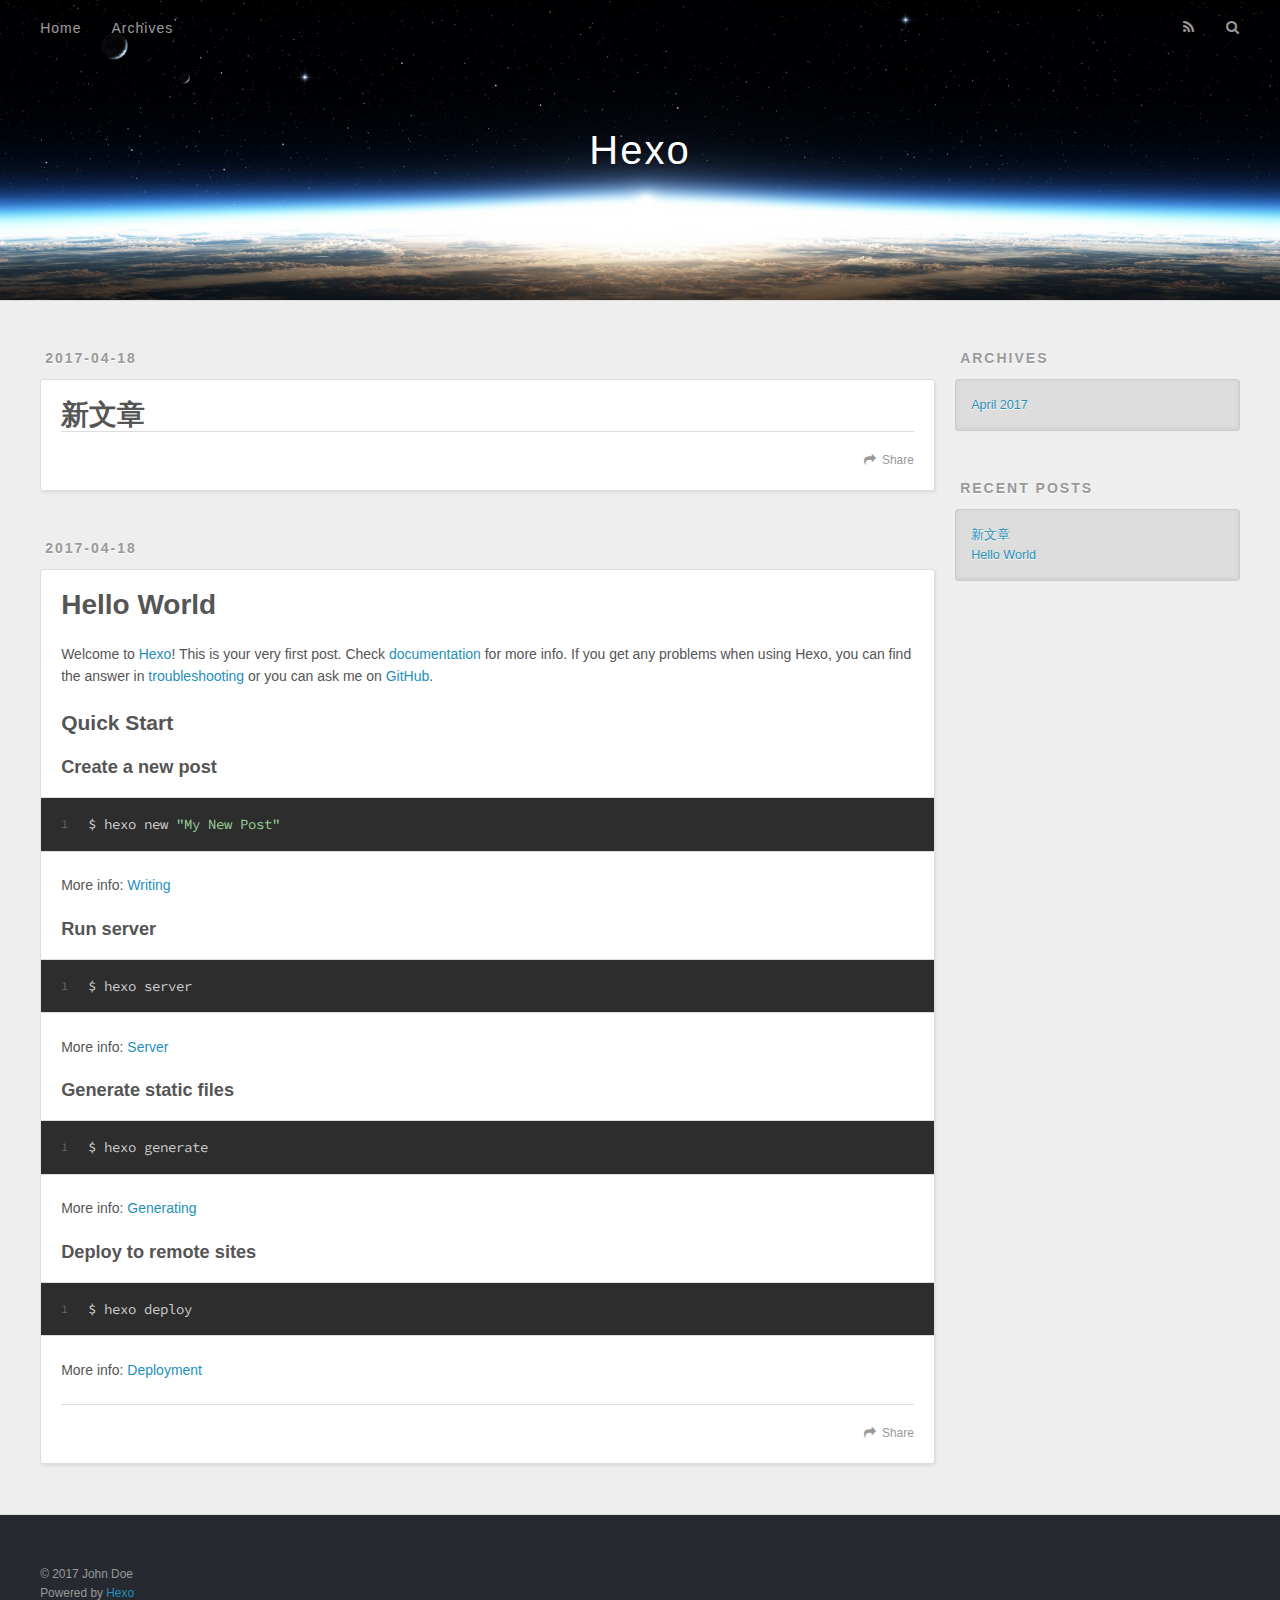
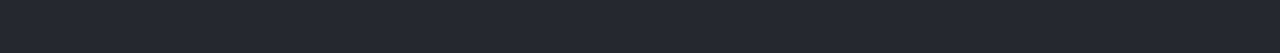
==== index.html @ 1dd382dd "Site updated: 2017-04-18 15:54:52" ====
<!DOCTYPE html>
<html>
<head>
  <meta charset="utf-8">
  
  <title>Hexo</title>
  <meta name="viewport" content="width=device-width, initial-scale=1, maximum-scale=1">
  <meta property="og:type" content="website">
<meta property="og:title" content="Hexo">
<meta property="og:url" content="http://yoursite.com/index.html">
<meta property="og:site_name" content="Hexo">
<meta name="twitter:card" content="summary">
<meta name="twitter:title" content="Hexo">
  
    <link rel="alternate" href="/atom.xml" title="Hexo" type="application/atom+xml">
  
  
    <link rel="icon" href="/favicon.png">
  
  
    <link href="//fonts.googleapis.com/css?family=Source+Code+Pro" rel="stylesheet" type="text/css">
  
  <link rel="stylesheet" href="/css/style.css">
  

</head>

<body>
  <div id="container">
    <div id="wrap">
      <header id="header">
  <div id="banner"></div>
  <div id="header-outer" class="outer">
    <div id="header-title" class="inner">
      <h1 id="logo-wrap">
        <a href="/" id="logo">Hexo</a>
      </h1>
      
    </div>
    <div id="header-inner" class="inner">
      <nav id="main-nav">
        <a id="main-nav-toggle" class="nav-icon"></a>
        
          <a class="main-nav-link" href="/">Home</a>
        
          <a class="main-nav-link" href="/archives">Archives</a>
        
      </nav>
      <nav id="sub-nav">
        
          <a id="nav-rss-link" class="nav-icon" href="/atom.xml" title="RSS Feed"></a>
        
        <a id="nav-search-btn" class="nav-icon" title="Search"></a>
      </nav>
      <div id="search-form-wrap">
        <form action="//google.com/search" method="get" accept-charset="UTF-8" class="search-form"><input type="search" name="q" class="search-form-input" placeholder="Search"><button type="submit" class="search-form-submit">&#xF002;</button><input type="hidden" name="sitesearch" value="http://yoursite.com"></form>
      </div>
    </div>
  </div>
</header>
      <div class="outer">
        <section id="main">
  
    <article id="post-新文章" class="article article-type-post" itemscope itemprop="blogPost">
  <div class="article-meta">
    <a href="/2017/04/18/新文章/" class="article-date">
  <time datetime="2017-04-18T07:47:35.000Z" itemprop="datePublished">2017-04-18</time>
</a>
    
  </div>
  <div class="article-inner">
    
    
      <header class="article-header">
        
  
    <h1 itemprop="name">
      <a class="article-title" href="/2017/04/18/新文章/">新文章</a>
    </h1>
  

      </header>
    
    <div class="article-entry" itemprop="articleBody">
      
        
      
    </div>
    <footer class="article-footer">
      <a data-url="http://yoursite.com/2017/04/18/新文章/" data-id="cj1n8yln200007mx97qiyuwhk" class="article-share-link">Share</a>
      
      
    </footer>
  </div>
  
</article>


  
    <article id="post-hello-world" class="article article-type-post" itemscope itemprop="blogPost">
  <div class="article-meta">
    <a href="/2017/04/18/hello-world/" class="article-date">
  <time datetime="2017-04-18T05:45:03.000Z" itemprop="datePublished">2017-04-18</time>
</a>
    
  </div>
  <div class="article-inner">
    
    
      <header class="article-header">
        
  
    <h1 itemprop="name">
      <a class="article-title" href="/2017/04/18/hello-world/">Hello World</a>
    </h1>
  

      </header>
    
    <div class="article-entry" itemprop="articleBody">
      
        <p>Welcome to <a href="https://hexo.io/" target="_blank" rel="external">Hexo</a>! This is your very first post. Check <a href="https://hexo.io/docs/" target="_blank" rel="external">documentation</a> for more info. If you get any problems when using Hexo, you can find the answer in <a href="https://hexo.io/docs/troubleshooting.html" target="_blank" rel="external">troubleshooting</a> or you can ask me on <a href="https://github.com/hexojs/hexo/issues" target="_blank" rel="external">GitHub</a>.</p>
<h2 id="Quick-Start"><a href="#Quick-Start" class="headerlink" title="Quick Start"></a>Quick Start</h2><h3 id="Create-a-new-post"><a href="#Create-a-new-post" class="headerlink" title="Create a new post"></a>Create a new post</h3><figure class="highlight bash"><table><tr><td class="gutter"><pre><div class="line">1</div></pre></td><td class="code"><pre><div class="line">$ hexo new <span class="string">"My New Post"</span></div></pre></td></tr></table></figure>
<p>More info: <a href="https://hexo.io/docs/writing.html" target="_blank" rel="external">Writing</a></p>
<h3 id="Run-server"><a href="#Run-server" class="headerlink" title="Run server"></a>Run server</h3><figure class="highlight bash"><table><tr><td class="gutter"><pre><div class="line">1</div></pre></td><td class="code"><pre><div class="line">$ hexo server</div></pre></td></tr></table></figure>
<p>More info: <a href="https://hexo.io/docs/server.html" target="_blank" rel="external">Server</a></p>
<h3 id="Generate-static-files"><a href="#Generate-static-files" class="headerlink" title="Generate static files"></a>Generate static files</h3><figure class="highlight bash"><table><tr><td class="gutter"><pre><div class="line">1</div></pre></td><td class="code"><pre><div class="line">$ hexo generate</div></pre></td></tr></table></figure>
<p>More info: <a href="https://hexo.io/docs/generating.html" target="_blank" rel="external">Generating</a></p>
<h3 id="Deploy-to-remote-sites"><a href="#Deploy-to-remote-sites" class="headerlink" title="Deploy to remote sites"></a>Deploy to remote sites</h3><figure class="highlight bash"><table><tr><td class="gutter"><pre><div class="line">1</div></pre></td><td class="code"><pre><div class="line">$ hexo deploy</div></pre></td></tr></table></figure>
<p>More info: <a href="https://hexo.io/docs/deployment.html" target="_blank" rel="external">Deployment</a></p>

      
    </div>
    <footer class="article-footer">
      <a data-url="http://yoursite.com/2017/04/18/hello-world/" data-id="cj1n8yln600017mx93wh0ypqo" class="article-share-link">Share</a>
      
      
    </footer>
  </div>
  
</article>


  

</section>
        
          <aside id="sidebar">
  
    

  
    

  
    
  
    
  <div class="widget-wrap">
    <h3 class="widget-title">Archives</h3>
    <div class="widget">
      <ul class="archive-list"><li class="archive-list-item"><a class="archive-list-link" href="/archives/2017/04/">April 2017</a></li></ul>
    </div>
  </div>


  
    
  <div class="widget-wrap">
    <h3 class="widget-title">Recent Posts</h3>
    <div class="widget">
      <ul>
        
          <li>
            <a href="/2017/04/18/新文章/">新文章</a>
          </li>
        
          <li>
            <a href="/2017/04/18/hello-world/">Hello World</a>
          </li>
        
      </ul>
    </div>
  </div>

  
</aside>
        
      </div>
      <footer id="footer">
  
  <div class="outer">
    <div id="footer-info" class="inner">
      &copy; 2017 John Doe<br>
      Powered by <a href="http://hexo.io/" target="_blank">Hexo</a>
    </div>
  </div>
</footer>
    </div>
    <nav id="mobile-nav">
  
    <a href="/" class="mobile-nav-link">Home</a>
  
    <a href="/archives" class="mobile-nav-link">Archives</a>
  
</nav>
    

<script src="//ajax.googleapis.com/ajax/libs/jquery/2.0.3/jquery.min.js"></script>


  <link rel="stylesheet" href="/fancybox/jquery.fancybox.css">
  <script src="/fancybox/jquery.fancybox.pack.js"></script>


<script src="/js/script.js"></script>

  </div>
</body>
</html>
---- css/style.css ----
body {
  width: 100%;
}
body:before,
body:after {
  content: "";
  display: table;
}
body:after {
  clear: both;
}
html,
body,
div,
span,
applet,
object,
iframe,
h1,
h2,
h3,
h4,
h5,
h6,
p,
blockquote,
pre,
a,
abbr,
acronym,
address,
big,
cite,
code,
del,
dfn,
em,
img,
ins,
kbd,
q,
s,
samp,
small,
strike,
strong,
sub,
sup,
tt,
var,
dl,
dt,
dd,
ol,
ul,
li,
fieldset,
form,
label,
legend,
table,
caption,
tbody,
tfoot,
thead,
tr,
th,
td {
  margin: 0;
  padding: 0;
  border: 0;
  outline: 0;
  font-weight: inherit;
  font-style: inherit;
  font-family: inherit;
  font-size: 100%;
  vertical-align: baseline;
}
body {
  line-height: 1;
  color: #000;
  background: #fff;
}
ol,
ul {
  list-style: none;
}
table {
  border-collapse: separate;
  border-spacing: 0;
  vertical-align: middle;
}
caption,
th,
td {
  text-align: left;
  font-weight: normal;
  vertical-align: middle;
}
a img {
  border: none;
}
input,
button {
  margin: 0;
  padding: 0;
}
input::-moz-focus-inner,
button::-moz-focus-inner {
  border: 0;
  padding: 0;
}
@font-face {
  font-family: FontAwesome;
  font-style: normal;
  font-weight: normal;
  src: url("fonts/fontawesome-webfont.eot?v=#4.0.3");
  src: url("fonts/fontawesome-webfont.eot?#iefix&v=#4.0.3") format("embedded-opentype"), url("fonts/fontawesome-webfont.woff?v=#4.0.3") format("woff"), url("fonts/fontawesome-webfont.ttf?v=#4.0.3") format("truetype"), url("fonts/fontawesome-webfont.svg#fontawesomeregular?v=#4.0.3") format("svg");
}
html,
body,
#container {
  height: 100%;
}
body {
  background: #eee;
  font: 14px "Helvetica Neue", Helvetica, Arial, sans-serif;
  -webkit-text-size-adjust: 100%;
}
.outer {
  max-width: 1220px;
  margin: 0 auto;
  padding: 0 20px;
}
.outer:before,
.outer:after {
  content: "";
  display: table;
}
.outer:after {
  clear: both;
}
.inner {
  display: inline;
  float: left;
  width: 98.33333333333333%;
  margin: 0 0.833333333333333%;
}
.left,
.alignleft {
  float: left;
}
.right,
.alignright {
  float: right;
}
.clear {
  clear: both;
}
#container {
  position: relative;
}
.mobile-nav-on {
  overflow: hidden;
}
#wrap {
  height: 100%;
  width: 100%;
  position: absolute;
  top: 0;
  left: 0;
  -webkit-transition: 0.2s ease-out;
  -moz-transition: 0.2s ease-out;
  -ms-transition: 0.2s ease-out;
  transition: 0.2s ease-out;
  z-index: 1;
  background: #eee;
}
.mobile-nav-on #wrap {
  left: 280px;
}
@media screen and (min-width: 768px) {
  #main {
    display: inline;
    float: left;
    width: 73.33333333333333%;
    margin: 0 0.833333333333333%;
  }
}
.article-date,
.article-category-link,
.archive-year,
.widget-title {
  text-decoration: none;
  text-transform: uppercase;
  letter-spacing: 2px;
  color: #999;
  margin-bottom: 1em;
  margin-left: 5px;
  line-height: 1em;
  text-shadow: 0 1px #fff;
  font-weight: bold;
}
.article-inner,
.archive-article-inner {
  background: #fff;
  -webkit-box-shadow: 1px 2px 3px #ddd;
  box-shadow: 1px 2px 3px #ddd;
  border: 1px solid #ddd;
  border-radius: 3px;
}
.article-entry h1,
.widget h1 {
  font-size: 2em;
}
.article-entry h2,
.widget h2 {
  font-size: 1.5em;
}
.article-entry h3,
.widget h3 {
  font-size: 1.3em;
}
.article-entry h4,
.widget h4 {
  font-size: 1.2em;
}
.article-entry h5,
.widget h5 {
  font-size: 1em;
}
.article-entry h6,
.widget h6 {
  font-size: 1em;
  color: #999;
}
.article-entry hr,
.widget hr {
  border: 1px dashed #ddd;
}
.article-entry strong,
.widget strong {
  font-weight: bold;
}
.article-entry em,
.widget em,
.article-entry cite,
.widget cite {
  font-style: italic;
}
.article-entry sup,
.widget sup,
.article-entry sub,
.widget sub {
  font-size: 0.75em;
  line-height: 0;
  position: relative;
  vertical-align: baseline;
}
.article-entry sup,
.widget sup {
  top: -0.5em;
}
.article-entry sub,
.widget sub {
  bottom: -0.2em;
}
.article-entry small,
.widget small {
  font-size: 0.85em;
}
.article-entry acronym,
.widget acronym,
.article-entry abbr,
.widget abbr {
  border-bottom: 1px dotted;
}
.article-entry ul,
.widget ul,
.article-entry ol,
.widget ol,
.article-entry dl,
.widget dl {
  margin: 0 20px;
  line-height: 1.6em;
}
.article-entry ul ul,
.widget ul ul,
.article-entry ol ul,
.widget ol ul,
.article-entry ul ol,
.widget ul ol,
.article-entry ol ol,
.widget ol ol {
  margin-top: 0;
  margin-bottom: 0;
}
.article-entry ul,
.widget ul {
  list-style: disc;
}
.article-entry ol,
.widget ol {
  list-style: decimal;
}
.article-entry dt,
.widget dt {
  font-weight: bold;
}
#header {
  height: 300px;
  position: relative;
  border-bottom: 1px solid #ddd;
}
#header:before,
#header:after {
  content: "";
  position: absolute;
  left: 0;
  right: 0;
  height: 40px;
}
#header:before {
  top: 0;
  background: -webkit-linear-gradient(rgba(0,0,0,0.2), transparent);
  background: -moz-linear-gradient(rgba(0,0,0,0.2), transparent);
  background: -ms-linear-gradient(rgba(0,0,0,0.2), transparent);
  background: linear-gradient(rgba(0,0,0,0.2), transparent);
}
#header:after {
  bottom: 0;
  background: -webkit-linear-gradient(transparent, rgba(0,0,0,0.2));
  background: -moz-linear-gradient(transparent, rgba(0,0,0,0.2));
  background: -ms-linear-gradient(transparent, rgba(0,0,0,0.2));
  background: linear-gradient(transparent, rgba(0,0,0,0.2));
}
#header-outer {
  height: 100%;
  position: relative;
}
#header-inner {
  position: relative;
  overflow: hidden;
}
#banner {
  position: absolute;
  top: 0;
  left: 0;
  width: 100%;
  height: 100%;
  background: url("images/banner.jpg") center #000;
  -webkit-background-size: cover;
  -moz-background-size: cover;
  background-size: cover;
  z-index: -1;
}
#header-title {
  text-align: center;
  height: 40px;
  position: absolute;
  top: 50%;
  left: 0;
  margin-top: -20px;
}
#logo,
#subtitle {
  text-decoration: none;
  color: #fff;
  font-weight: 300;
  text-shadow: 0 1px 4px rgba(0,0,0,0.3);
}
#logo {
  font-size: 40px;
  line-height: 40px;
  letter-spacing: 2px;
}
#subtitle {
  font-size: 16px;
  line-height: 16px;
  letter-spacing: 1px;
}
#subtitle-wrap {
  margin-top: 16px;
}
#main-nav {
  float: left;
  margin-left: -15px;
}
.nav-icon,
.main-nav-link {
  float: left;
  color: #fff;
  opacity: 0.6;
  text-decoration: none;
  text-shadow: 0 1px rgba(0,0,0,0.2);
  -webkit-transition: opacity 0.2s;
  -moz-transition: opacity 0.2s;
  -ms-transition: opacity 0.2s;
  transition: opacity 0.2s;
  display: block;
  padding: 20px 15px;
}
.nav-icon:hover,
.main-nav-link:hover {
  opacity: 1;
}
.nav-icon {
  font-family: FontAwesome;
  text-align: center;
  font-size: 14px;
  width: 14px;
  height: 14px;
  padding: 20px 15px;
  position: relative;
  cursor: pointer;
}
.main-nav-link {
  font-weight: 300;
  letter-spacing: 1px;
}
@media screen and (max-width: 479px) {
  .main-nav-link {
    display: none;
  }
}
#main-nav-toggle {
  display: none;
}
#main-nav-toggle:before {
  content: "\f0c9";
}
@media screen and (max-width: 479px) {
  #main-nav-toggle {
    display: block;
  }
}
#sub-nav {
  float: right;
  margin-right: -15px;
}
#nav-rss-link:before {
  content: "\f09e";
}
#nav-search-btn:before {
  content: "\f002";
}
#search-form-wrap {
  position: absolute;
  top: 15px;
  width: 150px;
  height: 30px;
  right: -150px;
  opacity: 0;
  -webkit-transition: 0.2s ease-out;
  -moz-transition: 0.2s ease-out;
  -ms-transition: 0.2s ease-out;
  transition: 0.2s ease-out;
}
#search-form-wrap.on {
  opacity: 1;
  right: 0;
}
@media screen and (max-width: 479px) {
  #search-form-wrap {
    width: 100%;
    right: -100%;
  }
}
.search-form {
  position: absolute;
  top: 0;
  left: 0;
  right: 0;
  background: #fff;
  padding: 5px 15px;
  border-radius: 15px;
  -webkit-box-shadow: 0 0 10px rgba(0,0,0,0.3);
  box-shadow: 0 0 10px rgba(0,0,0,0.3);
}
.search-form-input {
  border: none;
  background: none;
  color: #555;
  width: 100%;
  font: 13px "Helvetica Neue", Helvetica, Arial, sans-serif;
  outline: none;
}
.search-form-input::-webkit-search-results-decoration,
.search-form-input::-webkit-search-cancel-button {
  -webkit-appearance: none;
}
.search-form-submit {
  position: absolute;
  top: 50%;
  right: 10px;
  margin-top: -7px;
  font: 13px FontAwesome;
  border: none;
  background: none;
  color: #bbb;
  cursor: pointer;
}
.search-form-submit:hover,
.search-form-submit:focus {
  color: #777;
}
.article {
  margin: 50px 0;
}
.article-inner {
  overflow: hidden;
}
.article-meta:before,
.article-meta:after {
  content: "";
  display: table;
}
.article-meta:after {
  clear: both;
}
.article-date {
  float: left;
}
.article-category {
  float: left;
  line-height: 1em;
  color: #ccc;
  text-shadow: 0 1px #fff;
  margin-left: 8px;
}
.article-category:before {
  content: "\2022";
}
.article-category-link {
  margin: 0 12px 1em;
}
.article-header {
  padding: 20px 20px 0;
}
.article-title {
  text-decoration: none;
  font-size: 2em;
  font-weight: bold;
  color: #555;
  line-height: 1.1em;
  -webkit-transition: color 0.2s;
  -moz-transition: color 0.2s;
  -ms-transition: color 0.2s;
  transition: color 0.2s;
}
a.article-title:hover {
  color: #258fb8;
}
.article-entry {
  color: #555;
  padding: 0 20px;
}
.article-entry:before,
.article-entry:after {
  content: "";
  display: table;
}
.article-entry:after {
  clear: both;
}
.article-entry p,
.article-entry table {
  line-height: 1.6em;
  margin: 1.6em 0;
}
.article-entry h1,
.article-entry h2,
.article-entry h3,
.article-entry h4,
.article-entry h5,
.article-entry h6 {
  font-weight: bold;
}
.article-entry h1,
.article-entry h2,
.article-entry h3,
.article-entry h4,
.article-entry h5,
.article-entry h6 {
  line-height: 1.1em;
  margin: 1.1em 0;
}
.article-entry a {
  color: #258fb8;
  text-decoration: none;
}
.article-entry a:hover {
  text-decoration: underline;
}
.article-entry ul,
.article-entry ol,
.article-entry dl {
  margin-top: 1.6em;
  margin-bottom: 1.6em;
}
.article-entry img,
.article-entry video {
  max-width: 100%;
  height: auto;
  display: block;
  margin: auto;
}
.article-entry iframe {
  border: none;
}
.article-entry table {
  width: 100%;
  border-collapse: collapse;
  border-spacing: 0;
}
.article-entry th {
  font-weight: bold;
  border-bottom: 3px solid #ddd;
  padding-bottom: 0.5em;
}
.article-entry td {
  border-bottom: 1px solid #ddd;
  padding: 10px 0;
}
.article-entry blockquote {
  font-family: Georgia, "Times New Roman", serif;
  font-size: 1.4em;
  margin: 1.6em 20px;
  text-align: center;
}
.article-entry blockquote footer {
  font-size: 14px;
  margin: 1.6em 0;
  font-family: "Helvetica Neue", Helvetica, Arial, sans-serif;
}
.article-entry blockquote footer cite:before {
  content: "—";
  padding: 0 0.5em;
}
.article-entry .pullquote {
  text-align: left;
  width: 45%;
  margin: 0;
}
.article-entry .pullquote.left {
  margin-left: 0.5em;
  margin-right: 1em;
}
.article-entry .pullquote.right {
  margin-right: 0.5em;
  margin-left: 1em;
}
.article-entry .caption {
  color: #999;
  display: block;
  font-size: 0.9em;
  margin-top: 0.5em;
  position: relative;
  text-align: center;
}
.article-entry .video-container {
  position: relative;
  padding-top: 56.25%;
  height: 0;
  overflow: hidden;
}
.article-entry .video-container iframe,
.article-entry .video-container object,
.article-entry .video-container embed {
  position: absolute;
  top: 0;
  left: 0;
  width: 100%;
  height: 100%;
  margin-top: 0;
}
.article-more-link a {
  display: inline-block;
  line-height: 1em;
  padding: 6px 15px;
  border-radius: 15px;
  background: #eee;
  color: #999;
  text-shadow: 0 1px #fff;
  text-decoration: none;
}
.article-more-link a:hover {
  background: #258fb8;
  color: #fff;
  text-decoration: none;
  text-shadow: 0 1px #1e7293;
}
.article-footer {
  font-size: 0.85em;
  line-height: 1.6em;
  border-top: 1px solid #ddd;
  padding-top: 1.6em;
  margin: 0 20px 20px;
}
.article-footer:before,
.article-footer:after {
  content: "";
  display: table;
}
.article-footer:after {
  clear: both;
}
.article-footer a {
  color: #999;
  text-decoration: none;
}
.article-footer a:hover {
  color: #555;
}
.article-tag-list-item {
  float: left;
  margin-right: 10px;
}
.article-tag-list-link:before {
  content: "#";
}
.article-comment-link {
  float: right;
}
.article-comment-link:before {
  content: "\f075";
  font-family: FontAwesome;
  padding-right: 8px;
}
.article-share-link {
  cursor: pointer;
  float: right;
  margin-left: 20px;
}
.article-share-link:before {
  content: "\f064";
  font-family: FontAwesome;
  padding-right: 6px;
}
#article-nav {
  position: relative;
}
#article-nav:before,
#article-nav:after {
  content: "";
  display: table;
}
#article-nav:after {
  clear: both;
}
@media screen and (min-width: 768px) {
  #article-nav {
    margin: 50px 0;
  }
  #article-nav:before {
    width: 8px;
    height: 8px;
    position: absolute;
    top: 50%;
    left: 50%;
    margin-top: -4px;
    margin-left: -4px;
    content: "";
    border-radius: 50%;
    background: #ddd;
    -webkit-box-shadow: 0 1px 2px #fff;
    box-shadow: 0 1px 2px #fff;
  }
}
.article-nav-link-wrap {
  text-decoration: none;
  text-shadow: 0 1px #fff;
  color: #999;
  -webkit-box-sizing: border-box;
  -moz-box-sizing: border-box;
  box-sizing: border-box;
  margin-top: 50px;
  text-align: center;
  display: block;
}
.article-nav-link-wrap:hover {
  color: #555;
}
@media screen and (min-width: 768px) {
  .article-nav-link-wrap {
    width: 50%;
    margin-top: 0;
  }
}
@media screen and (min-width: 768px) {
  #article-nav-newer {
    float: left;
    text-align: right;
    padding-right: 20px;
  }
}
@media screen and (min-width: 768px) {
  #article-nav-older {
    float: right;
    text-align: left;
    padding-left: 20px;
  }
}
.article-nav-caption {
  text-transform: uppercase;
  letter-spacing: 2px;
  color: #ddd;
  line-height: 1em;
  font-weight: bold;
}
#article-nav-newer .article-nav-caption {
  margin-right: -2px;
}
.article-nav-title {
  font-size: 0.85em;
  line-height: 1.6em;
  margin-top: 0.5em;
}
.article-share-box {
  position: absolute;
  display: none;
  background: #fff;
  -webkit-box-shadow: 1px 2px 10px rgba(0,0,0,0.2);
  box-shadow: 1px 2px 10px rgba(0,0,0,0.2);
  border-radius: 3px;
  margin-left: -145px;
  overflow: hidden;
  z-index: 1;
}
.article-share-box.on {
  display: block;
}
.article-share-input {
  width: 100%;
  background: none;
  -webkit-box-sizing: border-box;
  -moz-box-sizing: border-box;
  box-sizing: border-box;
  font: 14px "Helvetica Neue", Helvetica, Arial, sans-serif;
  padding: 0 15px;
  color: #555;
  outline: none;
  border: 1px solid #ddd;
  border-radius: 3px 3px 0 0;
  height: 36px;
  line-height: 36px;
}
.article-share-links {
  background: #eee;
}
.article-share-links:before,
.article-share-links:after {
  content: "";
  display: table;
}
.article-share-links:after {
  clear: both;
}
.article-share-twitter,
.article-share-facebook,
.article-share-pinterest,
.article-share-google {
  width: 50px;
  height: 36px;
  display: block;
  float: left;
  position: relative;
  color: #999;
  text-shadow: 0 1px #fff;
}
.article-share-twitter:before,
.article-share-facebook:before,
.article-share-pinterest:before,
.article-share-google:before {
  font-size: 20px;
  font-family: FontAwesome;
  width: 20px;
  height: 20px;
  position: absolute;
  top: 50%;
  left: 50%;
  margin-top: -10px;
  margin-left: -10px;
  text-align: center;
}
.article-share-twitter:hover,
.article-share-facebook:hover,
.article-share-pinterest:hover,
.article-share-google:hover {
  color: #fff;
}
.article-share-twitter:before {
  content: "\f099";
}
.article-share-twitter:hover {
  background: #00aced;
  text-shadow: 0 1px #008abe;
}
.article-share-facebook:before {
  content: "\f09a";
}
.article-share-facebook:hover {
  background: #3b5998;
  text-shadow: 0 1px #2f477a;
}
.article-share-pinterest:before {
  content: "\f0d2";
}
.article-share-pinterest:hover {
  background: #cb2027;
  text-shadow: 0 1px #a21a1f;
}
.article-share-google:before {
  content: "\f0d5";
}
.article-share-google:hover {
  background: #dd4b39;
  text-shadow: 0 1px #be3221;
}
.article-gallery {
  background: #000;
  position: relative;
}
.article-gallery-photos {
  position: relative;
  overflow: hidden;
}
.article-gallery-img {
  display: none;
  max-width: 100%;
}
.article-gallery-img:first-child {
  display: block;
}
.article-gallery-img.loaded {
  position: absolute;
  display: block;
}
.article-gallery-img img {
  display: block;
  max-width: 100%;
  margin: 0 auto;
}
#comments {
  background: #fff;
  -webkit-box-shadow: 1px 2px 3px #ddd;
  box-shadow: 1px 2px 3px #ddd;
  padding: 20px;
  border: 1px solid #ddd;
  border-radius: 3px;
  margin: 50px 0;
}
#comments a {
  color: #258fb8;
}
.archives-wrap {
  margin: 50px 0;
}
.archives:before,
.archives:after {
  content: "";
  display: table;
}
.archives:after {
  clear: both;
}
.archive-year-wrap {
  margin-bottom: 1em;
}
.archives {
  -webkit-column-gap: 10px;
  -moz-column-gap: 10px;
  column-gap: 10px;
}
@media screen and (min-width: 480px) and (max-width: 767px) {
  .archives {
    -webkit-column-count: 2;
    -moz-column-count: 2;
    column-count: 2;
  }
}
@media screen and (min-width: 768px) {
  .archives {
    -webkit-column-count: 3;
    -moz-column-count: 3;
    column-count: 3;
  }
}
.archive-article {
  -webkit-column-break-inside: avoid;
  page-break-inside: avoid;
  overflow: hidden;
  break-inside: avoid-column;
}
.archive-article-inner {
  padding: 10px;
  margin-bottom: 15px;
}
.archive-article-title {
  text-decoration: none;
  font-weight: bold;
  color: #555;
  -webkit-transition: color 0.2s;
  -moz-transition: color 0.2s;
  -ms-transition: color 0.2s;
  transition: color 0.2s;
  line-height: 1.6em;
}
.archive-article-title:hover {
  color: #258fb8;
}
.archive-article-footer {
  margin-top: 1em;
}
.archive-article-date {
  color: #999;
  text-decoration: none;
  font-size: 0.85em;
  line-height: 1em;
  margin-bottom: 0.5em;
  display: block;
}
#page-nav {
  margin: 50px auto;
  background: #fff;
  -webkit-box-shadow: 1px 2px 3px #ddd;
  box-shadow: 1px 2px 3px #ddd;
  border: 1px solid #ddd;
  border-radius: 3px;
  text-align: center;
  color: #999;
  overflow: hidden;
}
#page-nav:before,
#page-nav:after {
  content: "";
  display: table;
}
#page-nav:after {
  clear: both;
}
#page-nav a,
#page-nav span {
  padding: 10px 20px;
  line-height: 1;
  height: 2ex;
}
#page-nav a {
  color: #999;
  text-decoration: none;
}
#page-nav a:hover {
  background: #999;
  color: #fff;
}
#page-nav .prev {
  float: left;
}
#page-nav .next {
  float: right;
}
#page-nav .page-number {
  display: inline-block;
}
@media screen and (max-width: 479px) {
  #page-nav .page-number {
    display: none;
  }
}
#page-nav .current {
  color: #555;
  font-weight: bold;
}
#page-nav .space {
  color: #ddd;
}
#footer {
  background: #262a30;
  padding: 50px 0;
  border-top: 1px solid #ddd;
  color: #999;
}
#footer a {
  color: #258fb8;
  text-decoration: none;
}
#footer a:hover {
  text-decoration: underline;
}
#footer-info {
  line-height: 1.6em;
  font-size: 0.85em;
}
.article-entry pre,
.article-entry .highlight {
  background: #2d2d2d;
  margin: 0 -20px;
  padding: 15px 20px;
  border-style: solid;
  border-color: #ddd;
  border-width: 1px 0;
  overflow: auto;
  color: #ccc;
  line-height: 22.400000000000002px;
}
.article-entry .highlight .gutter pre,
.article-entry .gist .gist-file .gist-data .line-numbers {
  color: #666;
  font-size: 0.85em;
}
.article-entry pre,
.article-entry code {
  font-family: "Source Code Pro", Consolas, Monaco, Menlo, Consolas, monospace;
}
.article-entry code {
  background: #eee;
  text-shadow: 0 1px #fff;
  padding: 0 0.3em;
}
.article-entry pre code {
  background: none;
  text-shadow: none;
  padding: 0;
}
.article-entry .highlight pre {
  border: none;
  margin: 0;
  padding: 0;
}
.article-entry .highlight table {
  margin: 0;
  width: auto;
}
.article-entry .highlight td {
  border: none;
  padding: 0;
}
.article-entry .highlight figcaption {
  font-size: 0.85em;
  color: #999;
  line-height: 1em;
  margin-bottom: 1em;
}
.article-entry .highlight figcaption:before,
.article-entry .highlight figcaption:after {
  content: "";
  display: table;
}
.article-entry .highlight figcaption:after {
  clear: both;
}
.article-entry .highlight figcaption a {
  float: right;
}
.article-entry .highlight .gutter pre {
  text-align: right;
  padding-right: 20px;
}
.article-entry .highlight .line {
  height: 22.400000000000002px;
}
.article-entry .highlight .line.marked {
  background: #515151;
}
.article-entry .gist {
  margin: 0 -20px;
  border-style: solid;
  border-color: #ddd;
  border-width: 1px 0;
  background: #2d2d2d;
  padding: 15px 20px 15px 0;
}
.article-entry .gist .gist-file {
  border: none;
  font-family: "Source Code Pro", Consolas, Monaco, Menlo, Consolas, monospace;
  margin: 0;
}
.article-entry .gist .gist-file .gist-data {
  background: none;
  border: none;
}
.article-entry .gist .gist-file .gist-data .line-numbers {
  background: none;
  border: none;
  padding: 0 20px 0 0;
}
.article-entry .gist .gist-file .gist-data .line-data {
  padding: 0 !important;
}
.article-entry .gist .gist-file .highlight {
  margin: 0;
  padding: 0;
  border: none;
}
.article-entry .gist .gist-file .gist-meta {
  background: #2d2d2d;
  color: #999;
  font: 0.85em "Helvetica Neue", Helvetica, Arial, sans-serif;
  text-shadow: 0 0;
  padding: 0;
  margin-top: 1em;
  margin-left: 20px;
}
.article-entry .gist .gist-file .gist-meta a {
  color: #258fb8;
  font-weight: normal;
}
.article-entry .gist .gist-file .gist-meta a:hover {
  text-decoration: underline;
}
pre .comment,
pre .title {
  color: #999;
}
pre .variable,
pre .attribute,
pre .tag,
pre .regexp,
pre .ruby .constant,
pre .xml .tag .title,
pre .xml .pi,
pre .xml .doctype,
pre .html .doctype,
pre .css .id,
pre .css .class,
pre .css .pseudo {
  color: #f2777a;
}
pre .number,
pre .preprocessor,
pre .built_in,
pre .literal,
pre .params,
pre .constant {
  color: #f99157;
}
pre .class,
pre .ruby .class .title,
pre .css .rules .attribute {
  color: #9c9;
}
pre .string,
pre .value,
pre .inheritance,
pre .header,
pre .ruby .symbol,
pre .xml .cdata {
  color: #9c9;
}
pre .css .hexcolor {
  color: #6cc;
}
pre .function,
pre .python .decorator,
pre .python .title,
pre .ruby .function .title,
pre .ruby .title .keyword,
pre .perl .sub,
pre .javascript .title,
pre .coffeescript .title {
  color: #69c;
}
pre .keyword,
pre .javascript .function {
  color: #c9c;
}
@media screen and (max-width: 479px) {
  #mobile-nav {
    position: absolute;
    top: 0;
    left: 0;
    width: 280px;
    height: 100%;
    background: #191919;
    border-right: 1px solid #fff;
  }
}
@media screen and (max-width: 479px) {
  .mobile-nav-link {
    display: block;
    color: #999;
    text-decoration: none;
    padding: 15px 20px;
    font-weight: bold;
  }
  .mobile-nav-link:hover {
    color: #fff;
  }
}
@media screen and (min-width: 768px) {
  #sidebar {
    display: inline;
    float: left;
    width: 23.333333333333332%;
    margin: 0 0.833333333333333%;
  }
}
.widget-wrap {
  margin: 50px 0;
}
.widget {
  color: #777;
  text-shadow: 0 1px #fff;
  background: #ddd;
  -webkit-box-shadow: 0 -1px 4px #ccc inset;
  box-shadow: 0 -1px 4px #ccc inset;
  border: 1px solid #ccc;
  padding: 15px;
  border-radius: 3px;
}
.widget a {
  color: #258fb8;
  text-decoration: none;
}
.widget a:hover {
  text-decoration: underline;
}
.widget ul ul,
.widget ol ul,
.widget dl ul,
.widget ul ol,
.widget ol ol,
.widget dl ol,
.widget ul dl,
.widget ol dl,
.widget dl dl {
  margin-left: 15px;
  list-style: disc;
}
.widget {
  line-height: 1.6em;
  word-wrap: break-word;
  font-size: 0.9em;
}
.widget ul,
.widget ol {
  list-style: none;
  margin: 0;
}
.widget ul ul,
.widget ol ul,
.widget ul ol,
.widget ol ol {
  margin: 0 20px;
}
.widget ul ul,
.widget ol ul {
  list-style: disc;
}
.widget ul ol,
.widget ol ol {
  list-style: decimal;
}
.category-list-count,
.tag-list-count,
.archive-list-count {
  padding-left: 5px;
  color: #999;
  font-size: 0.85em;
}
.category-list-count:before,
.tag-list-count:before,
.archive-list-count:before {
  content: "(";
}
.category-list-count:after,
.tag-list-count:after,
.archive-list-count:after {
  content: ")";
}
.tagcloud a {
  margin-right: 5px;
  display: inline-block;
}
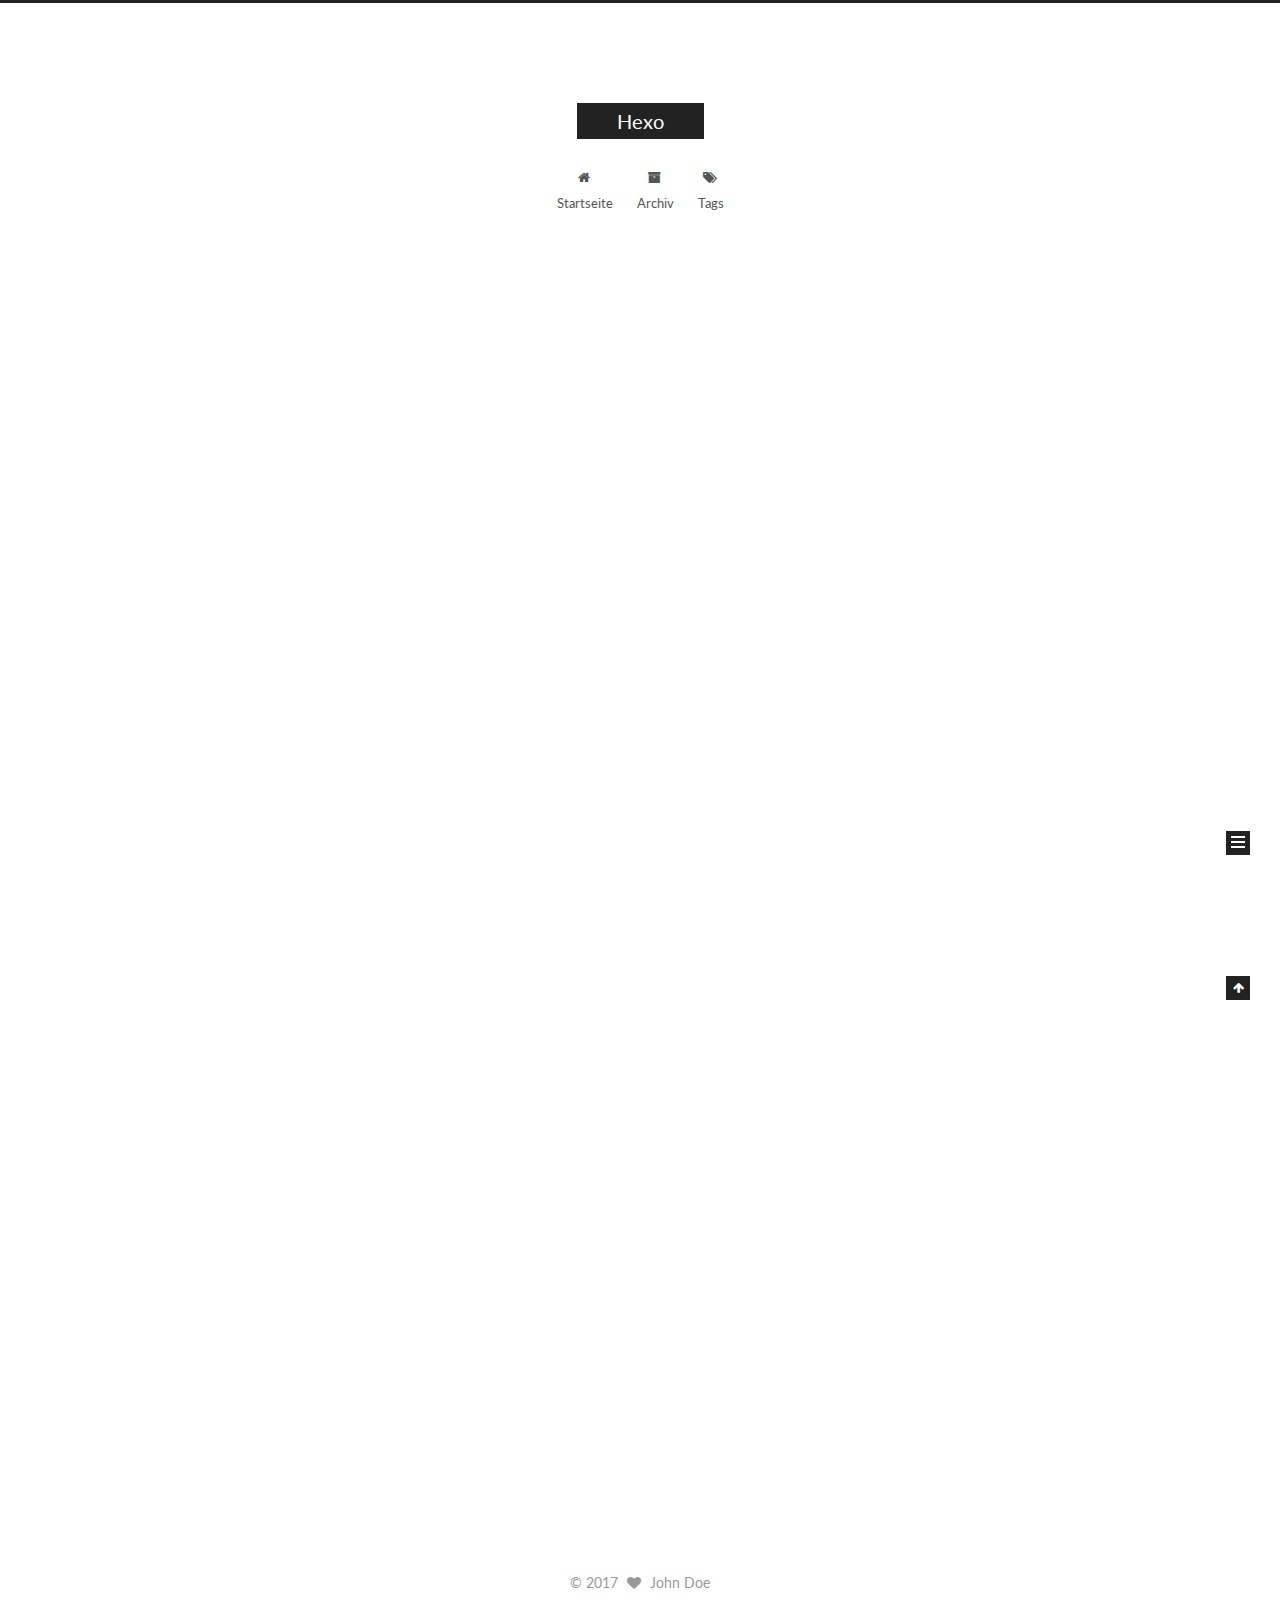
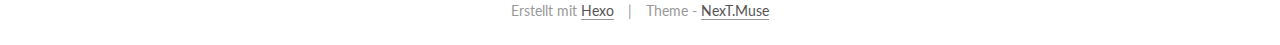
==== commit 6fa5fb8a: "Site updated: 2017-04-18 16:05:25" ====
--- a/index.html
+++ b/index.html
@@ -1,125 +1,450 @@
-<!DOCTYPE html>
-<html>
+<!doctype html>
+
+
+
+  
+
+
+<html class="theme-next muse use-motion" lang="">
 <head>
-  <meta charset="utf-8">
-  
-  <title>Hexo</title>
-  <meta name="viewport" content="width=device-width, initial-scale=1, maximum-scale=1">
-  <meta property="og:type" content="website">
+  <meta charset="UTF-8"/>
+<meta http-equiv="X-UA-Compatible" content="IE=edge" />
+<meta name="viewport" content="width=device-width, initial-scale=1, maximum-scale=1"/>
+
+
+
+<meta http-equiv="Cache-Control" content="no-transform" />
+<meta http-equiv="Cache-Control" content="no-siteapp" />
+
+
+
+
+
+
+
+
+
+
+
+
+
+
+
+  
+  
+  <link href="/lib/fancybox/source/jquery.fancybox.css?v=2.1.5" rel="stylesheet" type="text/css" />
+
+
+
+
+  
+  
+  
+  
+
+  
+    
+    
+  
+
+  
+
+  
+
+  
+
+  
+
+  
+    
+    
+    <link href="//fonts.googleapis.com/css?family=Lato:300,300italic,400,400italic,700,700italic&subset=latin,latin-ext" rel="stylesheet" type="text/css">
+  
+
+
+
+
+
+
+<link href="/lib/font-awesome/css/font-awesome.min.css?v=4.6.2" rel="stylesheet" type="text/css" />
+
+<link href="/css/main.css?v=5.1.0" rel="stylesheet" type="text/css" />
+
+
+  <meta name="keywords" content="Hexo, NexT" />
+
+
+
+
+
+
+
+
+  <link rel="shortcut icon" type="image/x-icon" href="/favicon.ico?v=5.1.0" />
+
+
+
+
+
+
+<meta property="og:type" content="website">
 <meta property="og:title" content="Hexo">
 <meta property="og:url" content="http://yoursite.com/index.html">
 <meta property="og:site_name" content="Hexo">
 <meta name="twitter:card" content="summary">
 <meta name="twitter:title" content="Hexo">
-  
-    <link rel="alternate" href="/atom.xml" title="Hexo" type="application/atom+xml">
-  
-  
-    <link rel="icon" href="/favicon.png">
-  
-  
-    <link href="//fonts.googleapis.com/css?family=Source+Code+Pro" rel="stylesheet" type="text/css">
-  
-  <link rel="stylesheet" href="/css/style.css">
-  
-
+
+
+
+<script type="text/javascript" id="hexo.configurations">
+  var NexT = window.NexT || {};
+  var CONFIG = {
+    root: '/',
+    scheme: 'Muse',
+    sidebar: {"position":"left","display":"post","offset":12,"offset_float":0,"b2t":false,"scrollpercent":false},
+    fancybox: true,
+    motion: true,
+    duoshuo: {
+      userId: '0',
+      author: 'Author'
+    },
+    algolia: {
+      applicationID: '',
+      apiKey: '',
+      indexName: '',
+      hits: {"per_page":10},
+      labels: {"input_placeholder":"Search for Posts","hits_empty":"We didn't find any results for the search: ${query}","hits_stats":"${hits} results found in ${time} ms"}
+    }
+  };
+</script>
+
+
+
+  <link rel="canonical" href="http://yoursite.com/"/>
+
+
+
+
+
+  <title> Hexo </title>
 </head>
 
-<body>
-  <div id="container">
-    <div id="wrap">
-      <header id="header">
-  <div id="banner"></div>
-  <div id="header-outer" class="outer">
-    <div id="header-title" class="inner">
-      <h1 id="logo-wrap">
-        <a href="/" id="logo">Hexo</a>
-      </h1>
-      
-    </div>
-    <div id="header-inner" class="inner">
-      <nav id="main-nav">
-        <a id="main-nav-toggle" class="nav-icon"></a>
-        
-          <a class="main-nav-link" href="/">Home</a>
-        
-          <a class="main-nav-link" href="/archives">Archives</a>
-        
-      </nav>
-      <nav id="sub-nav">
-        
-          <a id="nav-rss-link" class="nav-icon" href="/atom.xml" title="RSS Feed"></a>
-        
-        <a id="nav-search-btn" class="nav-icon" title="Search"></a>
-      </nav>
-      <div id="search-form-wrap">
-        <form action="//google.com/search" method="get" accept-charset="UTF-8" class="search-form"><input type="search" name="q" class="search-form-input" placeholder="Search"><button type="submit" class="search-form-submit">&#xF002;</button><input type="hidden" name="sitesearch" value="http://yoursite.com"></form>
-      </div>
-    </div>
+<body itemscope itemtype="http://schema.org/WebPage" lang="">
+
+  
+
+
+
+
+
+
+
+
+
+
+
+
+
+
+  
+  
+    
+  
+
+  <div class="container sidebar-position-left 
+   page-home 
+ ">
+    <div class="headband"></div>
+
+    <header id="header" class="header" itemscope itemtype="http://schema.org/WPHeader">
+      <div class="header-inner"><div class="site-brand-wrapper">
+  <div class="site-meta ">
+    
+
+    <div class="custom-logo-site-title">
+      <a href="/"  class="brand" rel="start">
+        <span class="logo-line-before"><i></i></span>
+        <span class="site-title">Hexo</span>
+        <span class="logo-line-after"><i></i></span>
+      </a>
+    </div>
+      
+        <p class="site-subtitle"></p>
+      
   </div>
-</header>
-      <div class="outer">
-        <section id="main">
-  
-    <article id="post-新文章" class="article article-type-post" itemscope itemprop="blogPost">
-  <div class="article-meta">
-    <a href="/2017/04/18/新文章/" class="article-date">
-  <time datetime="2017-04-18T07:47:35.000Z" itemprop="datePublished">2017-04-18</time>
-</a>
-    
+
+  <div class="site-nav-toggle">
+    <button>
+      <span class="btn-bar"></span>
+      <span class="btn-bar"></span>
+      <span class="btn-bar"></span>
+    </button>
   </div>
-  <div class="article-inner">
-    
-    
-      <header class="article-header">
-        
-  
-    <h1 itemprop="name">
-      <a class="article-title" href="/2017/04/18/新文章/">新文章</a>
-    </h1>
-  
-
+</div>
+
+<nav class="site-nav">
+  
+
+  
+    <ul id="menu" class="menu">
+      
+        
+        <li class="menu-item menu-item-home">
+          <a href="/" rel="section">
+            
+              <i class="menu-item-icon fa fa-fw fa-home"></i> <br />
+            
+            Startseite
+          </a>
+        </li>
+      
+        
+        <li class="menu-item menu-item-archives">
+          <a href="/archives" rel="section">
+            
+              <i class="menu-item-icon fa fa-fw fa-archive"></i> <br />
+            
+            Archiv
+          </a>
+        </li>
+      
+        
+        <li class="menu-item menu-item-tags">
+          <a href="/tags" rel="section">
+            
+              <i class="menu-item-icon fa fa-fw fa-tags"></i> <br />
+            
+            Tags
+          </a>
+        </li>
+      
+
+      
+    </ul>
+  
+
+  
+</nav>
+
+
+
+ </div>
+    </header>
+
+    <main id="main" class="main">
+      <div class="main-inner">
+        <div class="content-wrap">
+          <div id="content" class="content">
+            
+  <section id="posts" class="posts-expand">
+    
+      
+
+  
+
+  
+  
+  
+
+  <article class="post post-type-normal " itemscope itemtype="http://schema.org/Article">
+    <link itemprop="mainEntityOfPage" href="http://yoursite.com/2017/04/18/新文章/">
+
+    <span hidden itemprop="author" itemscope itemtype="http://schema.org/Person">
+      <meta itemprop="name" content="John Doe">
+      <meta itemprop="description" content="">
+      <meta itemprop="image" content="/images/avatar.gif">
+    </span>
+
+    <span hidden itemprop="publisher" itemscope itemtype="http://schema.org/Organization">
+      <meta itemprop="name" content="Hexo">
+    </span>
+
+    
+      <header class="post-header">
+
+        
+        
+          <h1 class="post-title" itemprop="name headline">
+            
+            
+              
+                
+                <a class="post-title-link" href="/2017/04/18/新文章/" itemprop="url">
+                  新文章
+                </a>
+              
+            
+          </h1>
+        
+
+        <div class="post-meta">
+          <span class="post-time">
+            
+              <span class="post-meta-item-icon">
+                <i class="fa fa-calendar-o"></i>
+              </span>
+              
+                <span class="post-meta-item-text">Veröffentlicht am</span>
+              
+              <time title="Post created" itemprop="dateCreated datePublished" datetime="2017-04-18T15:47:35+08:00">
+                2017-04-18
+              </time>
+            
+
+            
+
+            
+          </span>
+
+          
+
+          
+            
+          
+
+          
+          
+
+          
+
+          
+
+          
+
+        </div>
       </header>
     
-    <div class="article-entry" itemprop="articleBody">
-      
-        
-      
-    </div>
-    <footer class="article-footer">
-      <a data-url="http://yoursite.com/2017/04/18/新文章/" data-id="cj1n8yln200007mx97qiyuwhk" class="article-share-link">Share</a>
-      
+
+
+    <div class="post-body" itemprop="articleBody">
+
+      
+      
+
+      
+        
+          
+            
+          
+        
+      
+    </div>
+
+    <div>
+      
+    </div>
+
+    <div>
+      
+    </div>
+
+    <div>
+      
+    </div>
+
+    <footer class="post-footer">
+      
+
+      
+
+      
+
+      
+      
+        <div class="post-eof"></div>
       
     </footer>
-  </div>
-  
-</article>
-
-
-  
-    <article id="post-hello-world" class="article article-type-post" itemscope itemprop="blogPost">
-  <div class="article-meta">
-    <a href="/2017/04/18/hello-world/" class="article-date">
-  <time datetime="2017-04-18T05:45:03.000Z" itemprop="datePublished">2017-04-18</time>
-</a>
-    
-  </div>
-  <div class="article-inner">
-    
-    
-      <header class="article-header">
-        
-  
-    <h1 itemprop="name">
-      <a class="article-title" href="/2017/04/18/hello-world/">Hello World</a>
-    </h1>
-  
-
+  </article>
+
+
+    
+      
+
+  
+
+  
+  
+  
+
+  <article class="post post-type-normal " itemscope itemtype="http://schema.org/Article">
+    <link itemprop="mainEntityOfPage" href="http://yoursite.com/2017/04/18/hello-world/">
+
+    <span hidden itemprop="author" itemscope itemtype="http://schema.org/Person">
+      <meta itemprop="name" content="John Doe">
+      <meta itemprop="description" content="">
+      <meta itemprop="image" content="/images/avatar.gif">
+    </span>
+
+    <span hidden itemprop="publisher" itemscope itemtype="http://schema.org/Organization">
+      <meta itemprop="name" content="Hexo">
+    </span>
+
+    
+      <header class="post-header">
+
+        
+        
+          <h1 class="post-title" itemprop="name headline">
+            
+            
+              
+                
+                <a class="post-title-link" href="/2017/04/18/hello-world/" itemprop="url">
+                  Hello World
+                </a>
+              
+            
+          </h1>
+        
+
+        <div class="post-meta">
+          <span class="post-time">
+            
+              <span class="post-meta-item-icon">
+                <i class="fa fa-calendar-o"></i>
+              </span>
+              
+                <span class="post-meta-item-text">Veröffentlicht am</span>
+              
+              <time title="Post created" itemprop="dateCreated datePublished" datetime="2017-04-18T13:45:03+08:00">
+                2017-04-18
+              </time>
+            
+
+            
+
+            
+          </span>
+
+          
+
+          
+            
+          
+
+          
+          
+
+          
+
+          
+
+          
+
+        </div>
       </header>
     
-    <div class="article-entry" itemprop="articleBody">
-      
-        <p>Welcome to <a href="https://hexo.io/" target="_blank" rel="external">Hexo</a>! This is your very first post. Check <a href="https://hexo.io/docs/" target="_blank" rel="external">documentation</a> for more info. If you get any problems when using Hexo, you can find the answer in <a href="https://hexo.io/docs/troubleshooting.html" target="_blank" rel="external">troubleshooting</a> or you can ask me on <a href="https://github.com/hexojs/hexo/issues" target="_blank" rel="external">GitHub</a>.</p>
+
+
+    <div class="post-body" itemprop="articleBody">
+
+      
+      
+
+      
+        
+          
+            <p>Welcome to <a href="https://hexo.io/" target="_blank" rel="external">Hexo</a>! This is your very first post. Check <a href="https://hexo.io/docs/" target="_blank" rel="external">documentation</a> for more info. If you get any problems when using Hexo, you can find the answer in <a href="https://hexo.io/docs/troubleshooting.html" target="_blank" rel="external">troubleshooting</a> or you can ask me on <a href="https://github.com/hexojs/hexo/issues" target="_blank" rel="external">GitHub</a>.</p>
 <h2 id="Quick-Start"><a href="#Quick-Start" class="headerlink" title="Quick Start"></a>Quick Start</h2><h3 id="Create-a-new-post"><a href="#Create-a-new-post" class="headerlink" title="Create a new post"></a>Create a new post</h3><figure class="highlight bash"><table><tr><td class="gutter"><pre><div class="line">1</div></pre></td><td class="code"><pre><div class="line">$ hexo new <span class="string">"My New Post"</span></div></pre></td></tr></table></figure>
 <p>More info: <a href="https://hexo.io/docs/writing.html" target="_blank" rel="external">Writing</a></p>
 <h3 id="Run-server"><a href="#Run-server" class="headerlink" title="Run server"></a>Run server</h3><figure class="highlight bash"><table><tr><td class="gutter"><pre><div class="line">1</div></pre></td><td class="code"><pre><div class="line">$ hexo server</div></pre></td></tr></table></figure>
@@ -129,92 +454,278 @@
 <h3 id="Deploy-to-remote-sites"><a href="#Deploy-to-remote-sites" class="headerlink" title="Deploy to remote sites"></a>Deploy to remote sites</h3><figure class="highlight bash"><table><tr><td class="gutter"><pre><div class="line">1</div></pre></td><td class="code"><pre><div class="line">$ hexo deploy</div></pre></td></tr></table></figure>
 <p>More info: <a href="https://hexo.io/docs/deployment.html" target="_blank" rel="external">Deployment</a></p>
 
-      
-    </div>
-    <footer class="article-footer">
-      <a data-url="http://yoursite.com/2017/04/18/hello-world/" data-id="cj1n8yln600017mx93wh0ypqo" class="article-share-link">Share</a>
-      
+          
+        
+      
+    </div>
+
+    <div>
+      
+    </div>
+
+    <div>
+      
+    </div>
+
+    <div>
+      
+    </div>
+
+    <footer class="post-footer">
+      
+
+      
+
+      
+
+      
+      
+        <div class="post-eof"></div>
       
     </footer>
+  </article>
+
+
+    
+  </section>
+
+  
+
+
+          </div>
+          
+
+
+          
+
+        </div>
+        
+          
+  
+  <div class="sidebar-toggle">
+    <div class="sidebar-toggle-line-wrap">
+      <span class="sidebar-toggle-line sidebar-toggle-line-first"></span>
+      <span class="sidebar-toggle-line sidebar-toggle-line-middle"></span>
+      <span class="sidebar-toggle-line sidebar-toggle-line-last"></span>
+    </div>
   </div>
-  
-</article>
-
-
-  
-
-</section>
-        
-          <aside id="sidebar">
-  
-    
-
-  
-    
-
-  
-    
-  
-    
-  <div class="widget-wrap">
-    <h3 class="widget-title">Archives</h3>
-    <div class="widget">
-      <ul class="archive-list"><li class="archive-list-item"><a class="archive-list-link" href="/archives/2017/04/">April 2017</a></li></ul>
-    </div>
+
+  <aside id="sidebar" class="sidebar">
+    <div class="sidebar-inner">
+
+      
+
+      
+
+      <section class="site-overview sidebar-panel sidebar-panel-active">
+        <div class="site-author motion-element" itemprop="author" itemscope itemtype="http://schema.org/Person">
+          <img class="site-author-image" itemprop="image"
+               src="/images/avatar.gif"
+               alt="John Doe" />
+          <p class="site-author-name" itemprop="name">John Doe</p>
+           
+              <p class="site-description motion-element" itemprop="description"></p>
+          
+        </div>
+        <nav class="site-state motion-element">
+
+          
+            <div class="site-state-item site-state-posts">
+              <a href="/archives">
+                <span class="site-state-item-count">2</span>
+                <span class="site-state-item-name">Artikel</span>
+              </a>
+            </div>
+          
+
+          
+
+          
+
+        </nav>
+
+        
+
+        <div class="links-of-author motion-element">
+          
+        </div>
+
+        
+        
+
+        
+        
+
+        
+
+
+      </section>
+
+      
+
+      
+
+    </div>
+  </aside>
+
+
+        
+      </div>
+    </main>
+
+    <footer id="footer" class="footer">
+      <div class="footer-inner">
+        <div class="copyright" >
+  
+  &copy; 
+  <span itemprop="copyrightYear">2017</span>
+  <span class="with-love">
+    <i class="fa fa-heart"></i>
+  </span>
+  <span class="author" itemprop="copyrightHolder">John Doe</span>
+</div>
+
+
+<div class="powered-by">
+  Erstellt mit  <a class="theme-link" href="https://hexo.io">Hexo</a>
+</div>
+
+<div class="theme-info">
+  Theme -
+  <a class="theme-link" href="https://github.com/iissnan/hexo-theme-next">
+    NexT.Muse
+  </a>
+</div>
+
+
+        
+
+        
+      </div>
+    </footer>
+
+    
+      <div class="back-to-top">
+        <i class="fa fa-arrow-up"></i>
+        
+      </div>
+    
+
   </div>
 
-
-  
-    
-  <div class="widget-wrap">
-    <h3 class="widget-title">Recent Posts</h3>
-    <div class="widget">
-      <ul>
-        
-          <li>
-            <a href="/2017/04/18/新文章/">新文章</a>
-          </li>
-        
-          <li>
-            <a href="/2017/04/18/hello-world/">Hello World</a>
-          </li>
-        
-      </ul>
-    </div>
-  </div>
-
-  
-</aside>
-        
-      </div>
-      <footer id="footer">
-  
-  <div class="outer">
-    <div id="footer-info" class="inner">
-      &copy; 2017 John Doe<br>
-      Powered by <a href="http://hexo.io/" target="_blank">Hexo</a>
-    </div>
-  </div>
-</footer>
-    </div>
-    <nav id="mobile-nav">
-  
-    <a href="/" class="mobile-nav-link">Home</a>
-  
-    <a href="/archives" class="mobile-nav-link">Archives</a>
-  
-</nav>
-    
-
-<script src="//ajax.googleapis.com/ajax/libs/jquery/2.0.3/jquery.min.js"></script>
-
-
-  <link rel="stylesheet" href="/fancybox/jquery.fancybox.css">
-  <script src="/fancybox/jquery.fancybox.pack.js"></script>
-
-
-<script src="/js/script.js"></script>
-
-  </div>
+  
+
+<script type="text/javascript">
+  if (Object.prototype.toString.call(window.Promise) !== '[object Function]') {
+    window.Promise = null;
+  }
+</script>
+
+
+
+
+
+
+
+
+
+  
+
+
+
+
+
+
+
+
+  
+  <script type="text/javascript" src="/lib/jquery/index.js?v=2.1.3"></script>
+
+  
+  <script type="text/javascript" src="/lib/fastclick/lib/fastclick.min.js?v=1.0.6"></script>
+
+  
+  <script type="text/javascript" src="/lib/jquery_lazyload/jquery.lazyload.js?v=1.9.7"></script>
+
+  
+  <script type="text/javascript" src="/lib/velocity/velocity.min.js?v=1.2.1"></script>
+
+  
+  <script type="text/javascript" src="/lib/velocity/velocity.ui.min.js?v=1.2.1"></script>
+
+  
+  <script type="text/javascript" src="/lib/fancybox/source/jquery.fancybox.pack.js?v=2.1.5"></script>
+
+
+  
+
+
+  <script type="text/javascript" src="/js/src/utils.js?v=5.1.0"></script>
+
+  <script type="text/javascript" src="/js/src/motion.js?v=5.1.0"></script>
+
+
+
+  
+  
+
+  
+
+  
+
+
+  <script type="text/javascript" src="/js/src/bootstrap.js?v=5.1.0"></script>
+
+
+
+  
+
+
+  
+
+
+
+
+	
+
+
+
+
+
+  
+
+
+
+
+
+  
+
+
+
+
+
+  
+
+
+
+
+
+
+  
+
+
+
+
+
+  
+
+  
+
+  
+
+  
+
+  
+
 </body>
-</html>+</html>
--- a/css/main.css
+++ b/css/main.css
@@ -0,0 +1,2540 @@
+/* normalize.css v3.0.2 | MIT License | git.io/normalize */
+html {
+  font-family: sans-serif; /* 1 */
+  -ms-text-size-adjust: 100%; /* 2 */
+  -webkit-text-size-adjust: 100%; /* 2 */
+}
+body {
+  margin: 0;
+}
+article,
+aside,
+details,
+figcaption,
+figure,
+footer,
+header,
+hgroup,
+main,
+menu,
+nav,
+section,
+summary {
+  display: block;
+}
+audio,
+canvas,
+progress,
+video {
+  display: inline-block; /* 1 */
+  vertical-align: baseline; /* 2 */
+}
+audio:not([controls]) {
+  display: none;
+  height: 0;
+}
+[hidden],
+template {
+  display: none;
+}
+a {
+  background-color: transparent;
+}
+a:active,
+a:hover {
+  outline: 0;
+}
+abbr[title] {
+  border-bottom: 1px dotted;
+}
+b,
+strong {
+  font-weight: bold;
+}
+dfn {
+  font-style: italic;
+}
+h1 {
+  font-size: 2em;
+  margin: 0.67em 0;
+}
+mark {
+  background: #ff0;
+  color: #000;
+}
+small {
+  font-size: 80%;
+}
+sub,
+sup {
+  font-size: 75%;
+  line-height: 0;
+  position: relative;
+  vertical-align: baseline;
+}
+sup {
+  top: -0.5em;
+}
+sub {
+  bottom: -0.25em;
+}
+img {
+  border: 0;
+}
+svg:not(:root) {
+  overflow: hidden;
+}
+figure {
+  margin: 1em 40px;
+}
+hr {
+  -moz-box-sizing: content-box;
+  box-sizing: content-box;
+  height: 0;
+}
+pre {
+  overflow: auto;
+}
+code,
+kbd,
+pre,
+samp {
+  font-family: monospace, monospace;
+  font-size: 1em;
+}
+button,
+input,
+optgroup,
+select,
+textarea {
+  color: inherit; /* 1 */
+  font: inherit; /* 2 */
+  margin: 0; /* 3 */
+}
+button {
+  overflow: visible;
+}
+button,
+select {
+  text-transform: none;
+}
+button,
+html input[type="button"],
+input[type="reset"],
+input[type="submit"] {
+  -webkit-appearance: button; /* 2 */
+  cursor: pointer; /* 3 */
+}
+button[disabled],
+html input[disabled] {
+  cursor: default;
+}
+button::-moz-focus-inner,
+input::-moz-focus-inner {
+  border: 0;
+  padding: 0;
+}
+input {
+  line-height: normal;
+}
+input[type="checkbox"],
+input[type="radio"] {
+  box-sizing: border-box; /* 1 */
+  padding: 0; /* 2 */
+}
+input[type="number"]::-webkit-inner-spin-button,
+input[type="number"]::-webkit-outer-spin-button {
+  height: auto;
+}
+input[type="search"] {
+  -webkit-appearance: textfield; /* 1 */
+  -moz-box-sizing: content-box;
+  -webkit-box-sizing: content-box; /* 2 */
+  box-sizing: content-box;
+}
+input[type="search"]::-webkit-search-cancel-button,
+input[type="search"]::-webkit-search-decoration {
+  -webkit-appearance: none;
+}
+fieldset {
+  border: 1px solid #c0c0c0;
+  margin: 0 2px;
+  padding: 0.35em 0.625em 0.75em;
+}
+legend {
+  border: 0; /* 1 */
+  padding: 0; /* 2 */
+}
+textarea {
+  overflow: auto;
+}
+optgroup {
+  font-weight: bold;
+}
+table {
+  border-collapse: collapse;
+  border-spacing: 0;
+}
+td,
+th {
+  padding: 0;
+}
+::selection {
+  background: #262a30;
+  color: #fff;
+}
+body {
+  position: relative;
+  font-family: 'Lato', "PingFang SC", "Microsoft YaHei", sans-serif;
+  font-size: 14px;
+  line-height: 2;
+  color: #555;
+  background: #fff;
+}
+@media (max-width: 767px) {
+  body {
+    padding-right: 0 !important;
+  }
+}
+@media (min-width: 768px) and (max-width: 991px) {
+  body {
+    padding-right: 0 !important;
+  }
+}
+@media (min-width: 1600px) {
+  body {
+    font-size: 16px;
+  }
+}
+h1,
+h2,
+h3,
+h4,
+h5,
+h6 {
+  margin: 0;
+  padding: 0;
+  font-weight: bold;
+  line-height: 1.5;
+  font-family: 'Lato', "PingFang SC", "Microsoft YaHei", sans-serif;
+}
+h2,
+h3,
+h4,
+h5,
+h6 {
+  margin: 20px 0 15px;
+}
+h1 {
+  font-size: 22px;
+}
+@media (max-width: 767px) {
+  h1 {
+    font-size: 18px;
+  }
+}
+h2 {
+  font-size: 20px;
+}
+@media (max-width: 767px) {
+  h2 {
+    font-size: 16px;
+  }
+}
+h3 {
+  font-size: 18px;
+}
+@media (max-width: 767px) {
+  h3 {
+    font-size: 14px;
+  }
+}
+h4 {
+  font-size: 16px;
+}
+@media (max-width: 767px) {
+  h4 {
+    font-size: 12px;
+  }
+}
+h5 {
+  font-size: 14px;
+}
+@media (max-width: 767px) {
+  h5 {
+    font-size: 10px;
+  }
+}
+h6 {
+  font-size: 12px;
+}
+@media (max-width: 767px) {
+  h6 {
+    font-size: 8px;
+  }
+}
+p {
+  margin: 0 0 25px 0;
+}
+a {
+  color: #555;
+  text-decoration: none;
+  border-bottom: 1px solid #999;
+  word-wrap: break-word;
+}
+a:hover {
+  color: #222;
+  border-bottom-color: #222;
+}
+blockquote {
+  margin: 0;
+  padding: 0;
+}
+img {
+  display: block;
+  margin: auto;
+  max-width: 100%;
+  height: auto;
+}
+hr {
+  margin: 40px 0;
+  height: 3px;
+  border: none;
+  background-color: #ddd;
+  background-image: repeating-linear-gradient(-45deg, #fff, #fff 4px, transparent 4px, transparent 8px);
+}
+blockquote {
+  padding: 0 15px;
+  color: #666;
+  border-left: 4px solid #ddd;
+}
+blockquote cite::before {
+  content: "-";
+  padding: 0 5px;
+}
+dt {
+  font-weight: 700;
+}
+dd {
+  margin: 0;
+  padding: 0;
+}
+.text-left {
+  text-align: left;
+}
+.text-center {
+  text-align: center;
+}
+.text-right {
+  text-align: right;
+}
+.text-justify {
+  text-align: justify;
+}
+.text-nowrap {
+  white-space: nowrap;
+}
+.text-lowercase {
+  text-transform: lowercase;
+}
+.text-uppercase {
+  text-transform: uppercase;
+}
+.text-capitalize {
+  text-transform: capitalize;
+}
+.center-block {
+  display: block;
+  margin-left: auto;
+  margin-right: auto;
+}
+.clearfix:before,
+.clearfix:after {
+  content: " ";
+  display: table;
+}
+.clearfix:after {
+  clear: both;
+}
+.pullquote {
+  width: 45%;
+}
+.pullquote.left {
+  float: left;
+  margin-left: 5px;
+  margin-right: 10px;
+}
+.pullquote.right {
+  float: right;
+  margin-left: 10px;
+  margin-right: 5px;
+}
+.affix.affix.affix {
+  position: fixed;
+}
+.translation {
+  margin-top: -20px;
+  font-size: 14px;
+  color: #999;
+}
+.scrollbar-measure {
+  width: 100px;
+  height: 100px;
+  overflow: scroll;
+  position: absolute;
+  top: -9999px;
+}
+.use-motion .motion-element {
+  opacity: 0;
+}
+table {
+  margin: 20px 0;
+  width: 100%;
+  border-collapse: collapse;
+  border-spacing: 0;
+  border: 1px solid #ddd;
+  font-size: 14px;
+  table-layout: fixed;
+  word-wrap: break-all;
+}
+table>tbody>tr:nth-of-type(odd) {
+  background-color: #f9f9f9;
+}
+table>tbody>tr:hover {
+  background-color: #f5f5f5;
+}
+caption,
+th,
+td {
+  padding: 8px;
+  text-align: left;
+  vertical-align: middle;
+  font-weight: normal;
+}
+th,
+td {
+  border-bottom: 3px solid #ddd;
+  border-right: 1px solid #eee;
+}
+th {
+  padding-bottom: 10px;
+  font-weight: 700;
+}
+td {
+  border-bottom-width: 1px;
+}
+html,
+body {
+  height: 100%;
+}
+.container {
+  position: relative;
+  min-height: 100%;
+}
+.header-inner {
+  margin: 0 auto;
+  padding: 100px 0 70px;
+  width: 700px;
+}
+@media (min-width: 1600px) {
+  .container .header-inner {
+    width: 900px;
+  }
+}
+.main {
+  padding-bottom: 150px;
+}
+.main-inner {
+  margin: 0 auto;
+  width: 700px;
+}
+@media (min-width: 1600px) {
+  .container .main-inner {
+    width: 900px;
+  }
+}
+.footer {
+  position: absolute;
+  left: 0;
+  bottom: 0;
+  width: 100%;
+  min-height: 50px;
+}
+.footer-inner {
+  box-sizing: border-box;
+  margin: 20px auto;
+  width: 700px;
+}
+@media (min-width: 1600px) {
+  .container .footer-inner {
+    width: 900px;
+  }
+}
+pre,
+.highlight {
+  overflow: auto;
+  margin: 20px 0;
+  padding: 0;
+  font-size: 13px;
+  color: #4d4d4c;
+  background: #f7f7f7;
+  line-height: 1.6;
+}
+pre,
+code {
+  font-family: consolas, Menlo, "PingFang SC", "Microsoft YaHei", monospace;
+}
+code {
+  padding: 2px 4px;
+  word-wrap: break-word;
+  color: #555;
+  background: #eee;
+  border-radius: 3px;
+  font-size: 13px;
+}
+pre code {
+  padding: 0;
+  color: #4d4d4c;
+  background: none;
+  text-shadow: none;
+}
+.highlight {
+  border-radius: 1px;
+}
+.highlight pre {
+  border: none;
+  margin: 0;
+  padding: 10px 0;
+}
+.highlight table {
+  margin: 0;
+  width: auto;
+  border: none;
+}
+.highlight td {
+  border: none;
+  padding: 0;
+}
+.highlight figcaption {
+  font-size: 1em;
+  color: #4d4d4c;
+  line-height: 1em;
+  margin-bottom: 1em;
+}
+.highlight figcaption:before,
+.highlight figcaption:after {
+  content: " ";
+  display: table;
+}
+.highlight figcaption:after {
+  clear: both;
+}
+.highlight figcaption a {
+  float: right;
+  color: #4d4d4c;
+}
+.highlight figcaption a:hover {
+  border-bottom-color: #4d4d4c;
+}
+.highlight .gutter pre {
+  padding-left: 10px;
+  padding-right: 10px;
+  color: #869194;
+  text-align: right;
+  background-color: #eff2f3;
+}
+.highlight .code pre {
+  width: 100%;
+  padding-left: 10px;
+  padding-right: 10px;
+  background-color: #f7f7f7;
+}
+.highlight .line {
+  height: 20px;
+}
+.gutter {
+  -webkit-user-select: none;
+  -moz-user-select: none;
+  -ms-user-select: none;
+  user-select: none;
+}
+.gist table {
+  width: auto;
+}
+.gist table td {
+  border: none;
+}
+pre .deletion {
+  background: #fdd;
+}
+pre .addition {
+  background: #dfd;
+}
+pre .meta {
+  color: #8959a8;
+}
+pre .comment {
+  color: #8e908c;
+}
+pre .variable,
+pre .attribute,
+pre .tag,
+pre .regexp,
+pre .ruby .constant,
+pre .xml .tag .title,
+pre .xml .pi,
+pre .xml .doctype,
+pre .html .doctype,
+pre .css .id,
+pre .css .class,
+pre .css .pseudo {
+  color: #c82829;
+}
+pre .number,
+pre .preprocessor,
+pre .built_in,
+pre .literal,
+pre .params,
+pre .constant,
+pre .command {
+  color: #f5871f;
+}
+pre .ruby .class .title,
+pre .css .rules .attribute,
+pre .string,
+pre .value,
+pre .inheritance,
+pre .header,
+pre .ruby .symbol,
+pre .xml .cdata,
+pre .special,
+pre .number,
+pre .formula {
+  color: #718c00;
+}
+pre .title,
+pre .css .hexcolor {
+  color: #3e999f;
+}
+pre .function,
+pre .python .decorator,
+pre .python .title,
+pre .ruby .function .title,
+pre .ruby .title .keyword,
+pre .perl .sub,
+pre .javascript .title,
+pre .coffeescript .title {
+  color: #4271ae;
+}
+pre .keyword,
+pre .javascript .function {
+  color: #8959a8;
+}
+.full-image.full-image.full-image {
+  border: none;
+  max-width: 100%;
+  width: auto;
+  margin: 20px auto;
+}
+@media (min-width: 992px) {
+  .full-image.full-image.full-image {
+    max-width: none;
+    width: 110%;
+    margin: 25px -5%;
+  }
+}
+.blockquote-center,
+.page-home .post-type-quote blockquote,
+.page-post-detail .post-type-quote blockquote {
+  position: relative;
+  margin: 40px 0;
+  padding: 0;
+  border-left: none;
+  text-align: center;
+}
+.blockquote-center::before,
+.page-home .post-type-quote blockquote::before,
+.page-post-detail .post-type-quote blockquote::before,
+.blockquote-center::after,
+.page-home .post-type-quote blockquote::after,
+.page-post-detail .post-type-quote blockquote::after {
+  position: absolute;
+  content: ' ';
+  display: block;
+  width: 100%;
+  height: 24px;
+  opacity: 0.2;
+  background-repeat: no-repeat;
+  background-position: 0 -6px;
+  background-size: 22px 22px;
+}
+.blockquote-center::before,
+.page-home .post-type-quote blockquote::before,
+.page-post-detail .post-type-quote blockquote::before {
+  top: -20px;
+  background-image: url("../images/quote-l.svg");
+  border-top: 1px solid #ccc;
+}
+.blockquote-center::after,
+.page-home .post-type-quote blockquote::after,
+.page-post-detail .post-type-quote blockquote::after {
+  bottom: -20px;
+  background-image: url("../images/quote-r.svg");
+  border-bottom: 1px solid #ccc;
+  background-position: 100% 8px;
+}
+.blockquote-center p,
+.page-home .post-type-quote blockquote p,
+.page-post-detail .post-type-quote blockquote p,
+.blockquote-center div,
+.page-home .post-type-quote blockquote div,
+.page-post-detail .post-type-quote blockquote div {
+  text-align: center;
+}
+.post .post-body .group-picture img {
+  box-sizing: border-box;
+  padding: 0 3px;
+  border: none;
+}
+.post .group-picture-row {
+  overflow: hidden;
+  margin-top: 6px;
+}
+.post .group-picture-row:first-child {
+  margin-top: 0;
+}
+.post .group-picture-column {
+  float: left;
+}
+.page-post-detail .post-body .group-picture-column {
+  float: none;
+  margin-top: 10px;
+  width: auto !important;
+}
+.page-post-detail .post-body .group-picture-column img {
+  margin: 0 auto;
+}
+.page-archive .group-picture-container {
+  overflow: hidden;
+}
+.page-archive .group-picture-row {
+  float: left;
+}
+.page-archive .group-picture-row:first-child {
+  margin-top: 6px;
+}
+.page-archive .group-picture-column {
+  max-width: 150px;
+  max-height: 150px;
+}
+.note {
+  padding: 20px;
+  margin: 20px 0;
+  border: 1px solid #eee;
+  border-left-width: 5px;
+  border-radius: 3px;
+}
+.note h2,
+.note h3,
+.note h4,
+.note h5,
+.note h6 {
+  margin-top: 0;
+  margin-bottom: 5px;
+}
+.note p:last-child {
+  margin-bottom: 0;
+}
+.note code {
+  border-radius: 3px;
+}
+.note+.note {
+  margin-top: -5px;
+}
+.default {
+  border-left-color: #777;
+}
+.default h2,
+.default h3,
+.default h4,
+.default h5,
+.default h6 {
+  color: #777;
+}
+.primary {
+  border-left-color: #428bca;
+}
+.primary h2,
+.primary h3,
+.primary h4,
+.primary h5,
+.primary h6 {
+  color: #428bca;
+}
+.success {
+  border-left-color: #5cb85c;
+}
+.success h2,
+.success h3,
+.success h4,
+.success h5,
+.success h6 {
+  color: #5cb85c;
+}
+.danger {
+  border-left-color: #d9534f;
+}
+.danger h2,
+.danger h3,
+.danger h4,
+.danger h5,
+.danger h6 {
+  color: #d9534f;
+}
+.warning {
+  border-left-color: #f0ad4e;
+}
+.warning h2,
+.warning h3,
+.warning h4,
+.warning h5,
+.warning h6 {
+  color: #f0ad4e;
+}
+.info {
+  border-left-color: #5bc0de;
+}
+.info h2,
+.info h3,
+.info h4,
+.info h5,
+.info h6 {
+  color: #5bc0de;
+}
+.btn {
+  display: inline-block;
+  padding: 0 20px;
+  font-size: 14px;
+  color: #fff;
+  background: #222;
+  border: 2px solid #222;
+  text-decoration: none;
+  border-radius: 0;
+  transition-property: background-color;
+  transition-duration: 0.2s;
+  transition-timing-function: ease-in-out;
+  transition-delay: 0s;
+}
+.btn:hover,
+.post-button .btn:hover {
+  border-color: #222;
+  color: #222;
+  background: #fff;
+}
+.btn-bar {
+  display: block;
+  width: 22px;
+  height: 2px;
+  background: #555;
+  border-radius: 1px;
+}
+.btn-bar+.btn-bar {
+  margin-top: 4px;
+}
+.pagination {
+  margin: 120px 0 40px;
+  text-align: center;
+  border-top: 1px solid #eee;
+}
+.page-number-basic,
+.pagination .prev,
+.pagination .next,
+.pagination .page-number,
+.pagination .space {
+  display: inline-block;
+  position: relative;
+  top: -1px;
+  margin: 0 10px;
+  padding: 0 10px;
+  line-height: 30px;
+}
+@media (max-width: 767px) {
+  .page-number-basic,
+  .pagination .prev,
+  .pagination .next,
+  .pagination .page-number,
+  .pagination .space {
+    margin: 0 5px;
+  }
+}
+.pagination .prev,
+.pagination .next,
+.pagination .page-number {
+  border-bottom: 0;
+  border-top: 1px solid #eee;
+  transition-property: border-color;
+  transition-duration: 0.2s;
+  transition-timing-function: ease-in-out;
+  transition-delay: 0s;
+}
+.pagination .prev:hover,
+.pagination .next:hover,
+.pagination .page-number:hover {
+  border-top-color: #222;
+}
+.pagination .space {
+  padding: 0;
+  margin: 0;
+}
+.pagination .prev {
+  margin-left: 0;
+}
+.pagination .next {
+  margin-right: 0;
+}
+.pagination .page-number.current {
+  color: #fff;
+  background: #ccc;
+  border-top-color: #ccc;
+}
+@media (max-width: 767px) {
+  .pagination {
+    border-top: none;
+  }
+  .pagination .prev,
+  .pagination .next,
+  .pagination .page-number {
+    margin-bottom: 10px;
+    border-top: 0;
+    border-bottom: 1px solid #eee;
+  }
+  .pagination .prev:hover,
+  .pagination .next:hover,
+  .pagination .page-number:hover {
+    border-bottom-color: #222;
+  }
+}
+.comments {
+  margin: 60px 20px 0;
+}
+.tag-cloud {
+  text-align: center;
+}
+.tag-cloud a {
+  display: inline-block;
+  margin: 10px;
+}
+.back-to-top {
+  box-sizing: border-box;
+  position: fixed;
+  bottom: -100px;
+  right: 30px;
+  z-index: 1050;
+  padding: 0 6px;
+  width: 24px;
+  background: #222;
+  font-size: 12px;
+  opacity: 1;
+  color: #fff;
+  cursor: pointer;
+  text-align: center;
+  -webkit-transform: translateZ(0);
+  transition-property: bottom;
+  transition-duration: 0.2s;
+  transition-timing-function: ease-in-out;
+  transition-delay: 0s;
+}
+@media (max-width: 767px) {
+  .back-to-top {
+    display: none;
+  }
+}
+@media (min-width: 768px) and (max-width: 991px) {
+  .back-to-top {
+    display: none;
+  }
+}
+.back-to-top.back-to-top-on {
+  bottom: 19px;
+}
+.header {
+  background: #fff;
+}
+.header-inner {
+  position: relative;
+}
+.headband {
+  height: 3px;
+  background: #222;
+}
+.site-meta {
+  margin: 0;
+  text-align: center;
+}
+@media (max-width: 767px) {
+  .site-meta {
+    text-align: center;
+  }
+}
+.brand {
+  position: relative;
+  display: inline-block;
+  padding: 0 40px;
+  color: #fff;
+  background: #222;
+  border-bottom: none;
+}
+.brand:hover {
+  color: #fff;
+}
+.logo {
+  display: inline-block;
+  margin-right: 5px;
+  line-height: 36px;
+  vertical-align: top;
+}
+.site-title {
+  display: inline-block;
+  vertical-align: top;
+  line-height: 36px;
+  font-size: 20px;
+  font-weight: normal;
+  font-family: 'Lato', "PingFang SC", "Microsoft YaHei", sans-serif;
+}
+.site-subtitle {
+  margin-top: 10px;
+  font-size: 13px;
+  color: #999;
+}
+.use-motion .brand {
+  opacity: 0;
+}
+.use-motion .logo,
+.use-motion .site-title,
+.use-motion .site-subtitle {
+  opacity: 0;
+  position: relative;
+  top: -10px;
+}
+.site-nav-toggle {
+  display: none;
+  position: absolute;
+  top: 10px;
+  left: 10px;
+}
+@media (max-width: 767px) {
+  .site-nav-toggle {
+    display: block;
+  }
+}
+.site-nav-toggle button {
+  margin-top: 2px;
+  padding: 9px 10px;
+  background: transparent;
+  border: none;
+}
+@media (max-width: 767px) {
+  .site-nav {
+    display: none;
+    margin: 0 -10px;
+    padding: 0 10px;
+    clear: both;
+    border-top: 1px solid #ddd;
+  }
+}
+@media (min-width: 768px) and (max-width: 991px) {
+  .site-nav {
+    display: block !important;
+  }
+}
+@media (min-width: 992px) {
+  .site-nav {
+    display: block !important;
+  }
+}
+.menu {
+  margin-top: 20px;
+  padding-left: 0;
+  text-align: center;
+}
+.menu .menu-item {
+  display: inline-block;
+  margin: 0 10px;
+  list-style: none;
+}
+@media screen and (max-width: 767px) {
+  .menu .menu-item {
+    margin-top: 10px;
+  }
+}
+.menu .menu-item a {
+  display: block;
+  font-size: 13px;
+  line-height: inherit;
+  border-bottom: 1px solid transparent;
+  transition-property: border-color;
+  transition-duration: 0.2s;
+  transition-timing-function: ease-in-out;
+  transition-delay: 0s;
+}
+.menu .menu-item a:hover {
+  border-bottom-color: #222;
+}
+.menu .menu-item .fa {
+  margin-right: 5px;
+}
+.use-motion .menu-item {
+  opacity: 0;
+}
+.post-body {
+  font-family: 'Lato', "PingFang SC", "Microsoft YaHei", sans-serif;
+}
+@media (max-width: 767px) {
+  .post-body {
+    word-break: break-word;
+  }
+}
+.post-body .fancybox img {
+  display: block !important;
+  margin: 0 auto;
+  cursor: pointer;
+  cursor: zoom-in;
+  cursor: -webkit-zoom-in;
+}
+.post-body .image-caption,
+.post-body .figure .caption {
+  margin: 10px auto 15px;
+  text-align: center;
+  font-size: 14px;
+  color: #999;
+  font-weight: bold;
+  line-height: 1;
+}
+.post-sticky-flag {
+  display: inline-block;
+  font-size: 16px;
+  -ms-transform: rotate(30deg);
+  -webkit-transform: rotate(30deg);
+  -moz-transform: rotate(30deg);
+  -ms-transform: rotate(30deg);
+  -o-transform: rotate(30deg);
+  transform: rotate(30deg);
+}
+.posts-expand {
+  padding-top: 40px;
+}
+@media (max-width: 767px) {
+  .posts-expand {
+    margin: 0 20px;
+  }
+  .post-body pre {
+    padding: 10px;
+  }
+  .post-body pre .gutter pre {
+    padding-right: 10px;
+  }
+  .post-body .highlight {
+    margin-left: -40px;
+    margin-right: -40px;
+    padding: 0;
+  }
+  .post-body .highlight .gutter pre {
+    padding-right: 10px;
+  }
+}
+@media (min-width: 992px) {
+  .posts-expand .post-body {
+    text-align: justify;
+  }
+}
+.posts-expand .post-body h2,
+.posts-expand .post-body h3,
+.posts-expand .post-body h4,
+.posts-expand .post-body h5,
+.posts-expand .post-body h6 {
+  padding-top: 10px;
+}
+.posts-expand .post-body h2 .header-anchor,
+.posts-expand .post-body h3 .header-anchor,
+.posts-expand .post-body h4 .header-anchor,
+.posts-expand .post-body h5 .header-anchor,
+.posts-expand .post-body h6 .header-anchor {
+  float: right;
+  margin-left: 10px;
+  color: #ccc;
+  border-bottom-style: none;
+  visibility: hidden;
+}
+.posts-expand .post-body h2 .header-anchor:hover,
+.posts-expand .post-body h3 .header-anchor:hover,
+.posts-expand .post-body h4 .header-anchor:hover,
+.posts-expand .post-body h5 .header-anchor:hover,
+.posts-expand .post-body h6 .header-anchor:hover {
+  color: inherit;
+}
+.posts-expand .post-body h2:hover .header-anchor,
+.posts-expand .post-body h3:hover .header-anchor,
+.posts-expand .post-body h4:hover .header-anchor,
+.posts-expand .post-body h5:hover .header-anchor,
+.posts-expand .post-body h6:hover .header-anchor {
+  visibility: visible;
+}
+.posts-expand .post-body ul li {
+  list-style: circle;
+}
+.posts-expand .post-body img {
+  box-sizing: border-box;
+  margin: auto;
+  padding: 3px;
+  border: 1px solid #ddd;
+}
+.posts-expand .fancybox img {
+  margin: 0 auto;
+}
+@media (max-width: 767px) {
+  .posts-collapse {
+    margin: 0 20px;
+  }
+  .posts-collapse .post-title,
+  .posts-collapse .post-meta {
+    display: block;
+    width: auto;
+    text-align: left;
+  }
+}
+.posts-collapse {
+  position: relative;
+  z-index: 1010;
+  margin-left: 55px;
+}
+.posts-collapse::after {
+  content: " ";
+  position: absolute;
+  top: 20px;
+  left: 0;
+  margin-left: -2px;
+  width: 4px;
+  height: 100%;
+  background: #f5f5f5;
+  z-index: -1;
+}
+@media (max-width: 767px) {
+  .posts-collapse {
+    margin: 0 20px;
+  }
+}
+.posts-collapse .collection-title {
+  position: relative;
+  margin: 60px 0;
+}
+.posts-collapse .collection-title h2 {
+  margin-left: 20px;
+}
+.posts-collapse .collection-title small {
+  color: #bbb;
+}
+.posts-collapse .collection-title::before {
+  content: " ";
+  position: absolute;
+  left: 0;
+  top: 50%;
+  margin-left: -4px;
+  margin-top: -4px;
+  width: 8px;
+  height: 8px;
+  background: #bbb;
+  border-radius: 50%;
+}
+.posts-collapse .post {
+  margin: 30px 0;
+}
+.posts-collapse .post-header {
+  position: relative;
+  transition-duration: 0.2s;
+  transition-timing-function: ease-in-out;
+  transition-delay: 0s;
+  transition-property: border;
+  border-bottom: 1px dashed #ccc;
+}
+.posts-collapse .post-header::before {
+  content: " ";
+  position: absolute;
+  left: 0;
+  top: 12px;
+  width: 6px;
+  height: 6px;
+  margin-left: -4px;
+  background: #bbb;
+  border-radius: 50%;
+  border: 1px solid #fff;
+  transition-duration: 0.2s;
+  transition-timing-function: ease-in-out;
+  transition-delay: 0s;
+  transition-property: background;
+}
+.posts-collapse .post-header:hover {
+  border-bottom-color: #666;
+}
+.posts-collapse .post-header:hover::before {
+  background: #222;
+}
+.posts-collapse .post-meta {
+  position: absolute;
+  font-size: 12px;
+  left: 20px;
+  top: 5px;
+}
+.posts-collapse .post-comments-count {
+  display: none;
+}
+.posts-collapse .post-title {
+  margin-left: 60px;
+  font-size: 16px;
+  font-weight: normal;
+  line-height: inherit;
+}
+.posts-collapse .post-title::after {
+  margin-left: 3px;
+  opacity: 0.6;
+}
+.posts-collapse .post-title a {
+  color: #666;
+  border-bottom: none;
+}
+.page-home .post-type-quote .post-header,
+.page-post-detail .post-type-quote .post-header,
+.page-home .post-type-quote .post-tags,
+.page-post-detail .post-type-quote .post-tags {
+  display: none;
+}
+.posts-expand .post-title {
+  font-size: 26px;
+  text-align: center;
+  word-break: break-word;
+  font-weight: 400;
+}
+@media (max-width: 767px) {
+  .posts-expand .post-title {
+    font-size: 22px;
+  }
+}
+.posts-expand .post-title-link {
+  display: inline-block;
+  position: relative;
+  color: #555;
+  border-bottom: none;
+  line-height: 1.2;
+  vertical-align: top;
+}
+.posts-expand .post-title-link::before {
+  content: "";
+  position: absolute;
+  width: 100%;
+  height: 2px;
+  bottom: 0;
+  left: 0;
+  background-color: #000;
+  visibility: hidden;
+  -webkit-transform: scaleX(0);
+  -moz-transform: scaleX(0);
+  -ms-transform: scaleX(0);
+  -o-transform: scaleX(0);
+  transform: scaleX(0);
+  transition-duration: 0.2s;
+  transition-timing-function: ease-in-out;
+  transition-delay: 0s;
+}
+.posts-expand .post-title-link:hover::before {
+  visibility: visible;
+  -webkit-transform: scaleX(1);
+  -moz-transform: scaleX(1);
+  -ms-transform: scaleX(1);
+  -o-transform: scaleX(1);
+  transform: scaleX(1);
+}
+.posts-expand .post-title-link .fa {
+  font-size: 16px;
+}
+.posts-expand .post-meta {
+  margin: 3px 0 60px 0;
+  color: #999;
+  font-family: 'Lato', "PingFang SC", "Microsoft YaHei", sans-serif;
+  font-size: 12px;
+  text-align: center;
+}
+.posts-expand .post-meta .post-category-list {
+  display: inline-block;
+  margin: 0;
+  padding: 3px;
+}
+.posts-expand .post-meta .post-category-list-link {
+  color: #999;
+}
+.posts-expand .post-meta .post-description {
+  font-size: 14px;
+  margin-top: 2px;
+}
+.post-meta-divider {
+  margin: 0 0.5em;
+}
+.post-meta-item-icon {
+  margin-right: 3px;
+}
+@media (min-width: 768px) and (max-width: 991px) {
+  .post-meta-item-icon {
+    display: inline-block;
+  }
+}
+@media (max-width: 767px) {
+  .post-meta-item-icon {
+    display: inline-block;
+  }
+}
+@media (min-width: 768px) and (max-width: 991px) {
+  .post-meta-item-text {
+    display: none;
+  }
+}
+@media (max-width: 767px) {
+  .post-meta-item-text {
+    display: none;
+  }
+}
+@media (max-width: 767px) {
+  .posts-expand .post-comments-count {
+    display: none;
+  }
+}
+.social-like {
+  font-size: 14px;
+  height: 20px;
+  text-align: center;
+  border-top: 1px solid #eee;
+  padding-top: 9px;
+  margin-top: 45px;
+  display: flex;
+  justify-content: center;
+}
+.vk_like {
+  width: 85px;
+  height: 21px;
+  padding-top: 7px;
+  align-self: center;
+}
+.fb_like {
+  height: 30px;
+  align-self: center;
+}
+.post-button {
+  margin-top: 50px;
+}
+.post-button .btn {
+  color: #fff;
+  font-size: 14px;
+  background: #222;
+  border-radius: 0;
+  line-height: 2;
+  margin: 0 4px 8px 4px;
+}
+.post-button .fa-fw {
+  width: 1.285714285714286em;
+  text-align: left;
+}
+.posts-expand .post-tags {
+  margin-top: 40px;
+  text-align: center;
+}
+.posts-expand .post-tags a {
+  display: inline-block;
+  margin-right: 10px;
+  font-size: 13px;
+}
+.post-nav {
+  display: table;
+  margin-top: 15px;
+  width: 100%;
+  border-top: 1px solid #eee;
+}
+.post-nav-divider {
+  display: table-cell;
+  width: 10%;
+}
+.post-nav-item {
+  display: table-cell;
+  padding: 10px 0 0 0;
+  width: 45%;
+  vertical-align: top;
+}
+.post-nav-item a {
+  position: relative;
+  display: block;
+  line-height: 25px;
+  font-size: 14px;
+  color: #555;
+  border-bottom: none;
+}
+.post-nav-item a:hover {
+  color: #222;
+  border-bottom: none;
+}
+.post-nav-item a:active {
+  top: 2px;
+}
+.post-nav-item .fa {
+  position: absolute;
+  top: 8px;
+  left: 0;
+  font-size: 12px;
+}
+.post-nav-next a {
+  padding-left: 15px;
+}
+.post-nav-prev {
+  text-align: right;
+}
+.post-nav-prev a {
+  padding-right: 15px;
+}
+.post-nav-prev .fa {
+  right: 0;
+  left: auto;
+}
+.posts-expand .post-eof {
+  display: block;
+  margin: 80px auto 60px;
+  width: 8%;
+  height: 1px;
+  background: #ccc;
+  text-align: center;
+}
+.post:last-child .post-eof.post-eof.post-eof {
+  display: none;
+}
+.post-gallery {
+  display: table;
+  table-layout: fixed;
+  width: 100%;
+  border-collapse: separate;
+}
+.post-gallery-row {
+  display: table-row;
+}
+.post-gallery .post-gallery-img {
+  display: table-cell;
+  text-align: center;
+  vertical-align: middle;
+  border: none;
+}
+.post-gallery .post-gallery-img img {
+  max-width: 100%;
+  max-height: 100%;
+  border: none;
+}
+.fancybox-close,
+.fancybox-close:hover {
+  border: none;
+}
+.sidebar {
+  position: fixed;
+  right: 0;
+  top: 0;
+  bottom: 0;
+  width: 0;
+  z-index: 1040;
+  box-shadow: inset 0 2px 6px #000;
+  background: #222;
+  -webkit-transform: translateZ(0);
+}
+.sidebar a {
+  color: #999;
+  border-bottom-color: #555;
+}
+.sidebar a:hover {
+  color: #eee;
+}
+@media (min-width: 768px) and (max-width: 991px) {
+  .sidebar {
+    display: none !important;
+  }
+}
+@media (max-width: 767px) {
+  .sidebar {
+    display: none !important;
+  }
+}
+.sidebar-inner {
+  position: relative;
+  padding: 20px 10px;
+  color: #999;
+  text-align: center;
+}
+.sidebar-toggle {
+  position: fixed;
+  right: 30px;
+  bottom: 45px;
+  width: 14px;
+  height: 14px;
+  padding: 5px;
+  background: #222;
+  line-height: 0;
+  z-index: 1050;
+  cursor: pointer;
+  -webkit-transform: translateZ(0);
+}
+@media (min-width: 768px) and (max-width: 991px) {
+  .sidebar-toggle {
+    display: none;
+  }
+}
+@media (max-width: 767px) {
+  .sidebar-toggle {
+    display: none;
+  }
+}
+.sidebar-toggle-line {
+  position: relative;
+  display: inline-block;
+  vertical-align: top;
+  height: 2px;
+  width: 100%;
+  background: #fff;
+  margin-top: 3px;
+}
+.sidebar-toggle-line:first-child {
+  margin-top: 0;
+}
+.site-author-image {
+  display: block;
+  margin: 0 auto;
+  padding: 2px;
+  max-width: 96px;
+  height: auto;
+  border: 2px solid #333;
+}
+.site-author-name {
+  margin: 5px 0 0;
+  text-align: center;
+  color: #f5f5f5;
+  font-weight: normal;
+}
+.site-description {
+  margin-top: 5px;
+  text-align: center;
+  font-size: 14px;
+  color: #999;
+}
+.site-state {
+  overflow: hidden;
+  line-height: 1.4;
+  white-space: nowrap;
+  text-align: center;
+}
+.site-state-item {
+  display: inline-block;
+  padding: 0 15px;
+  border-left: 1px solid #333;
+}
+.site-state-item:first-child {
+  border-left: none;
+}
+.site-state-item a {
+  border-bottom: none;
+}
+.site-state-item-count {
+  display: block;
+  text-align: center;
+  color: inherit;
+  font-weight: 600;
+  font-size: 18px;
+}
+.site-state-item-name {
+  font-size: 13px;
+  color: inherit;
+}
+.feed-link {
+  margin-top: 20px;
+}
+.feed-link a {
+  display: inline-block;
+  padding: 0 15px;
+  color: #fc6423;
+  border: 1px solid #fc6423;
+  border-radius: 4px;
+}
+.feed-link a i {
+  color: #fc6423;
+  font-size: 14px;
+}
+.feed-link a:hover {
+  color: #fff;
+  background: #fc6423;
+}
+.feed-link a:hover i {
+  color: #fff;
+}
+.links-of-author {
+  margin-top: 20px;
+}
+.links-of-author a {
+  display: inline-block;
+  vertical-align: middle;
+  margin-right: 10px;
+  margin-bottom: 10px;
+  border-bottom-color: #555;
+  font-size: 13px;
+}
+.links-of-author a:before {
+  display: inline-block;
+  vertical-align: middle;
+  margin-right: 3px;
+  content: " ";
+  width: 4px;
+  height: 4px;
+  border-radius: 50%;
+  background: #f02b37;
+}
+.links-of-blogroll {
+  font-size: 13px;
+}
+.links-of-blogroll-title {
+  margin-top: 20px;
+  font-size: 14px;
+  font-weight: 600;
+}
+.links-of-blogroll-list {
+  margin: 0;
+  padding: 0;
+  list-style: none;
+}
+.links-of-blogroll-item {
+  padding: 2px 10px;
+}
+.sidebar-nav {
+  margin: 0 0 20px;
+  padding-left: 0;
+}
+.sidebar-nav li {
+  display: inline-block;
+  cursor: pointer;
+  border-bottom: 1px solid transparent;
+  font-size: 14px;
+  color: #555;
+}
+.sidebar-nav li:hover {
+  color: #f5f5f5;
+}
+.page-post-detail .sidebar-nav-toc {
+  padding: 0 5px;
+}
+.page-post-detail .sidebar-nav-overview {
+  margin-left: 10px;
+}
+.sidebar-nav .sidebar-nav-active {
+  color: #87daff;
+  border-bottom-color: #87daff;
+}
+.sidebar-nav .sidebar-nav-active:hover {
+  color: #87daff;
+}
+.sidebar-panel {
+  display: none;
+}
+.sidebar-panel-active {
+  display: block;
+}
+.post-toc-empty {
+  font-size: 14px;
+  color: #666;
+}
+.post-toc-wrap {
+  overflow: hidden;
+}
+.post-toc {
+  overflow: auto;
+}
+.post-toc ol {
+  margin: 0;
+  padding: 0 2px 5px 10px;
+  text-align: left;
+  list-style: none;
+  font-size: 14px;
+}
+.post-toc ol > ol {
+  padding-left: 0;
+}
+.post-toc ol a {
+  transition-duration: 0.2s;
+  transition-timing-function: ease-in-out;
+  transition-delay: 0s;
+  transition-property: all;
+  color: #999;
+  border-bottom-color: #555;
+}
+.post-toc ol a:hover {
+  color: #ccc;
+  border-bottom-color: #ccc;
+}
+.post-toc .nav-item {
+  overflow: hidden;
+  text-overflow: ellipsis;
+  white-space: nowrap;
+  line-height: 1.8;
+}
+.post-toc .nav .nav-child {
+  display: none;
+}
+.post-toc .nav .active > .nav-child {
+  display: block;
+}
+.post-toc .nav .active-current > .nav-child {
+  display: block;
+}
+.post-toc .nav .active-current > .nav-child > .nav-item {
+  display: block;
+}
+.post-toc .nav .active > a {
+  color: #87daff;
+  border-bottom-color: #87daff;
+}
+.post-toc .nav .active-current > a {
+  color: #87daff;
+}
+.post-toc .nav .active-current > a:hover {
+  color: #87daff;
+}
+.footer {
+  font-size: 14px;
+  color: #999;
+}
+.footer img {
+  border: none;
+}
+.footer-inner {
+  text-align: center;
+}
+.with-love {
+  display: inline-block;
+  margin: 0 5px;
+}
+.powered-by,
+.theme-info {
+  display: inline-block;
+}
+.powered-by {
+  margin-right: 10px;
+}
+.powered-by::after {
+  content: "|";
+  padding-left: 10px;
+}
+.cc-license {
+  margin-top: 10px;
+  text-align: center;
+}
+.cc-license .cc-opacity {
+  opacity: 0.7;
+  border-bottom: none;
+}
+.cc-license .cc-opacity:hover {
+  opacity: 0.9;
+}
+.cc-license img {
+  display: inline-block;
+}
+.theme-next #ds-thread #ds-reset {
+  color: #555;
+}
+.theme-next #ds-thread #ds-reset .ds-replybox {
+  margin-bottom: 30px;
+}
+.theme-next #ds-thread #ds-reset .ds-replybox .ds-avatar,
+.theme-next #ds-reset .ds-avatar img {
+  box-shadow: none;
+}
+.theme-next #ds-thread #ds-reset .ds-textarea-wrapper {
+  border-color: #c7d4e1;
+  background: none;
+  border-top-right-radius: 3px;
+  border-top-left-radius: 3px;
+}
+.theme-next #ds-thread #ds-reset .ds-textarea-wrapper textarea {
+  height: 60px;
+}
+.theme-next #ds-reset .ds-rounded-top {
+  border-radius: 0;
+}
+.theme-next #ds-thread #ds-reset .ds-post-toolbar {
+  box-sizing: border-box;
+  border: 1px solid #c7d4e1;
+  background: #f6f8fa;
+}
+.theme-next #ds-thread #ds-reset .ds-post-options {
+  height: 40px;
+  border: none;
+  background: none;
+}
+.theme-next #ds-thread #ds-reset .ds-toolbar-buttons {
+  top: 11px;
+}
+.theme-next #ds-thread #ds-reset .ds-sync {
+  top: 5px;
+}
+.theme-next #ds-thread #ds-reset .ds-post-button {
+  top: 4px;
+  right: 5px;
+  width: 90px;
+  height: 30px;
+  border: 1px solid #c5ced7;
+  border-radius: 3px;
+  background-image: linear-gradient(#fbfbfc, #f5f7f9);
+  color: #60676d;
+}
+.theme-next #ds-thread #ds-reset .ds-post-button:hover {
+  background-position: 0 -30px;
+  color: #60676d;
+}
+.theme-next #ds-thread #ds-reset .ds-comments-info {
+  padding: 10px 0;
+}
+.theme-next #ds-thread #ds-reset .ds-sort {
+  display: none;
+}
+.theme-next #ds-thread #ds-reset li.ds-tab a.ds-current {
+  border: none;
+  background: #f6f8fa;
+  color: #60676d;
+}
+.theme-next #ds-thread #ds-reset li.ds-tab a.ds-current:hover {
+  background-color: #e9f0f7;
+  color: #60676d;
+}
+.theme-next #ds-thread #ds-reset li.ds-tab a {
+  border-radius: 2px;
+  padding: 5px;
+}
+.theme-next #ds-thread #ds-reset .ds-login-buttons p {
+  color: #999;
+  line-height: 36px;
+}
+.theme-next #ds-thread #ds-reset .ds-login-buttons .ds-service-list li {
+  height: 28px;
+}
+.theme-next #ds-thread #ds-reset .ds-service-list a {
+  background: none;
+  padding: 5px;
+  border: 1px solid;
+  border-radius: 3px;
+  text-align: center;
+}
+.theme-next #ds-thread #ds-reset .ds-service-list a:hover {
+  color: #fff;
+  background: #666;
+}
+.theme-next #ds-thread #ds-reset .ds-service-list .ds-weibo {
+  color: #fc9b00;
+  border-color: #fc9b00;
+}
+.theme-next #ds-thread #ds-reset .ds-service-list .ds-weibo:hover {
+  background: #fc9b00;
+}
+.theme-next #ds-thread #ds-reset .ds-service-list .ds-qq {
+  color: #60a3ec;
+  border-color: #60a3ec;
+}
+.theme-next #ds-thread #ds-reset .ds-service-list .ds-qq:hover {
+  background: #60a3ec;
+}
+.theme-next #ds-thread #ds-reset .ds-service-list .ds-renren {
+  color: #2e7ac4;
+  border-color: #2e7ac4;
+}
+.theme-next #ds-thread #ds-reset .ds-service-list .ds-renren:hover {
+  background: #2e7ac4;
+}
+.theme-next #ds-thread #ds-reset .ds-service-list .ds-douban {
+  color: #37994c;
+  border-color: #37994c;
+}
+.theme-next #ds-thread #ds-reset .ds-service-list .ds-douban:hover {
+  background: #37994c;
+}
+.theme-next #ds-thread #ds-reset .ds-service-list .ds-kaixin {
+  color: #fef20d;
+  border-color: #fef20d;
+}
+.theme-next #ds-thread #ds-reset .ds-service-list .ds-kaixin:hover {
+  background: #fef20d;
+}
+.theme-next #ds-thread #ds-reset .ds-service-list .ds-netease {
+  color: #f00;
+  border-color: #f00;
+}
+.theme-next #ds-thread #ds-reset .ds-service-list .ds-netease:hover {
+  background: #f00;
+}
+.theme-next #ds-thread #ds-reset .ds-service-list .ds-sohu {
+  color: #ffcb05;
+  border-color: #ffcb05;
+}
+.theme-next #ds-thread #ds-reset .ds-service-list .ds-sohu:hover {
+  background: #ffcb05;
+}
+.theme-next #ds-thread #ds-reset .ds-service-list .ds-baidu {
+  color: #2831e0;
+  border-color: #2831e0;
+}
+.theme-next #ds-thread #ds-reset .ds-service-list .ds-baidu:hover {
+  background: #2831e0;
+}
+.theme-next #ds-thread #ds-reset .ds-service-list .ds-google {
+  color: #166bec;
+  border-color: #166bec;
+}
+.theme-next #ds-thread #ds-reset .ds-service-list .ds-google:hover {
+  background: #166bec;
+}
+.theme-next #ds-thread #ds-reset .ds-service-list .ds-weixin {
+  color: #00ce0d;
+  border-color: #00ce0d;
+}
+.theme-next #ds-thread #ds-reset .ds-service-list .ds-weixin:hover {
+  background: #00ce0d;
+}
+.theme-next #ds-thread #ds-reset .ds-service-list .ds-more-services {
+  border: none;
+}
+.theme-next #ds-thread #ds-reset .ds-service-list .ds-more-services:hover {
+  background: none;
+}
+.theme-next #ds-reset .duoshuo-ua-admin {
+  display: inline-block;
+  color: #f00;
+}
+.theme-next #ds-reset .duoshuo-ua-platform,
+.theme-next #ds-reset .duoshuo-ua-browser {
+  color: #ccc;
+}
+.theme-next #ds-reset .duoshuo-ua-platform .fa,
+.theme-next #ds-reset .duoshuo-ua-browser .fa {
+  display: inline-block;
+  margin-right: 3px;
+}
+.theme-next #ds-reset .duoshuo-ua-separator {
+  display: inline-block;
+  margin-left: 5px;
+}
+.theme-next .this_ua {
+  background-color: #ccc !important;
+  border-radius: 4px;
+  padding: 0 5px !important;
+  margin: 1px 1px !important;
+  border: 1px solid #bbb !important;
+  color: #fff;
+  display: inline-block !important;
+}
+.theme-next .this_ua.admin {
+  background-color: #d9534f !important;
+  border-color: #d9534f !important;
+}
+.theme-next .this_ua.platform.iOS,
+.theme-next .this_ua.platform.Mac,
+.theme-next .this_ua.platform.Windows {
+  background-color: #39b3d7 !important;
+  border-color: #46b8da !important;
+}
+.theme-next .this_ua.platform.Linux {
+  background-color: #3a3a3a !important;
+  border-color: #1f1f1f !important;
+}
+.theme-next .this_ua.platform.Android {
+  background-color: #00c47d !important;
+  border-color: #01b171 !important;
+}
+.theme-next .this_ua.browser.Mobile,
+.theme-next .this_ua.browser.Chrome {
+  background-color: #5cb85c !important;
+  border-color: #4cae4c !important;
+}
+.theme-next .this_ua.browser.Firefox {
+  background-color: #f0ad4e !important;
+  border-color: #eea236 !important;
+}
+.theme-next .this_ua.browser.Maxthon,
+.theme-next .this_ua.browser.IE {
+  background-color: #428bca !important;
+  border-color: #357ebd !important;
+}
+.theme-next .this_ua.browser.baidu,
+.theme-next .this_ua.browser.UCBrowser,
+.theme-next .this_ua.browser.Opera {
+  background-color: #d9534f !important;
+  border-color: #d43f3a !important;
+}
+.theme-next .this_ua.browser.Android,
+.theme-next .this_ua.browser.QQBrowser {
+  background-color: #78ace9 !important;
+  border-color: #4cae4c !important;
+}
+.cloud-tie-wrapper img {
+  display: inline-block;
+}
+.cloud-tie-wrapper .total-txt {
+  font-size: 1em !important;
+}
+.cloud-tie-join-count .join-count {
+  color: #555 !important;
+  font-size: inherit !important;
+  margin: 0 !important;
+}
+.post-spread {
+  margin-top: 20px;
+  text-align: center;
+}
+.jiathis_style {
+  display: inline-block;
+}
+.jiathis_style a {
+  border: none;
+}
+.post-spread {
+  margin-top: 20px;
+  text-align: center;
+}
+.bdshare-slide-button-box a {
+  border: none;
+}
+.bdsharebuttonbox {
+  display: inline-block;
+}
+.bdsharebuttonbox a {
+  border: none;
+}
+.local-search-pop-overlay {
+  position: fixed;
+  width: 100%;
+  height: 100%;
+  top: 0;
+  left: 0;
+  z-index: 2080;
+  background-color: rgba(0,0,0,0.3);
+}
+.local-search-popup {
+  display: none;
+  position: fixed;
+  top: 10%;
+  left: 50%;
+  margin-left: -350px;
+  width: 700px;
+  height: 80%;
+  padding: 0;
+  background: #fff;
+  color: #333;
+  z-index: 9999;
+  border-radius: 5px;
+}
+@media (max-width: 767px) {
+  .local-search-popup {
+    padding: 0;
+    top: 0;
+    left: 0;
+    margin: 0;
+    width: 100%;
+    height: 100%;
+    border-radius: 0;
+  }
+}
+.local-search-popup ul.search-result-list {
+  padding: 0;
+  margin: 0 5px;
+}
+.local-search-popup p.search-result {
+  border-bottom: 1px dashed #ccc;
+  padding: 5px 0;
+}
+.local-search-popup a.search-result-title {
+  font-weight: bold;
+  font-size: 16px;
+}
+.local-search-popup .search-keyword {
+  border-bottom: 1px dashed #f00;
+  font-size: 14px;
+  font-weight: bold;
+  color: #f00;
+}
+.local-search-popup .local-search-header {
+  padding: 5px;
+  height: 36px;
+  background: #f5f5f5;
+  border-top-left-radius: 5px;
+  border-top-right-radius: 5px;
+}
+.local-search-popup #local-search-result {
+  overflow: auto;
+  position: relative;
+  padding: 5px 25px;
+  height: calc(100% - 55px);
+}
+.local-search-popup .local-search-input-wrapper {
+  display: inline-block;
+  width: calc(100% - 60px);
+  height: 36px;
+  line-height: 36px;
+  padding: 0 5px;
+}
+.local-search-popup .local-search-input-wrapper input {
+  padding: 8px 0;
+  height: 20px;
+  display: block;
+  width: 100%;
+  outline: none;
+  border: none;
+  background: transparent;
+  vertical-align: middle;
+}
+.local-search-popup .search-icon,
+.local-search-popup .popup-btn-close {
+  display: inline-block;
+  font-size: 18px;
+  color: #999;
+  height: 36px;
+  width: 18px;
+}
+.local-search-popup .search-icon {
+  float: left;
+}
+.local-search-popup .popup-btn-close {
+  border-left: 1px solid #eee;
+  float: right;
+  cursor: pointer;
+  padding-left: 10px;
+}
+.local-search-popup #no-result {
+  position: absolute;
+  left: 50%;
+  top: 50%;
+  -webkit-transform: translate(-50%, -50%);
+  -webkit-transform: translate(-50%, -50%);
+  -moz-transform: translate(-50%, -50%);
+  -ms-transform: translate(-50%, -50%);
+  -o-transform: translate(-50%, -50%);
+  transform: translate(-50%, -50%);
+  color: #ccc;
+}
+.site-uv,
+.site-pv,
+.page-pv {
+  display: inline-block;
+}
+.site-uv .busuanzi-value,
+.site-pv .busuanzi-value,
+.page-pv .busuanzi-value {
+  margin: 0 5px;
+}
+.site-uv {
+  margin-right: 10px;
+}
+.site-uv::after {
+  content: "|";
+  padding-left: 10px;
+}
+.use-motion .post {
+  opacity: 0;
+}
+.page-archive .archive-page-counter {
+  position: relative;
+  top: 3px;
+  left: 20px;
+}
+@media (max-width: 767px) {
+  .page-archive .archive-page-counter {
+    top: 5px;
+  }
+}
+.page-archive .posts-collapse .archive-move-on {
+  position: absolute;
+  top: 11px;
+  left: 0;
+  margin-left: -6px;
+  width: 10px;
+  height: 10px;
+  opacity: 0.5;
+  background: #555;
+  border: 1px solid #fff;
+  border-radius: 50%;
+}
+.category-all-page .category-all-title {
+  text-align: center;
+}
+.category-all-page .category-all {
+  margin-top: 20px;
+}
+.category-all-page .category-list {
+  margin: 0;
+  padding: 0;
+  list-style: none;
+}
+.category-all-page .category-list-item {
+  margin: 5px 10px;
+}
+.category-all-page .category-list-count {
+  color: #bbb;
+}
+.category-all-page .category-list-count:before {
+  display: inline;
+  content: " (";
+}
+.category-all-page .category-list-count:after {
+  display: inline;
+  content: ") ";
+}
+.category-all-page .category-list-child {
+  padding-left: 10px;
+}
+#schedule ul#event-list {
+  padding-left: 30px;
+}
+#schedule ul#event-list hr {
+  margin: 20px 0 45px 0 !important;
+  background: #222;
+}
+#schedule ul#event-list hr:after {
+  display: inline-block;
+  content: 'NOW';
+  background: #222;
+  color: #fff;
+  font-weight: bold;
+  text-align: right;
+  padding: 0 5px;
+}
+#schedule ul#event-list li.event {
+  margin: 20px 0px;
+  background: #f9f9f9;
+  padding-left: 10px;
+  min-height: 40px;
+}
+#schedule ul#event-list li.event h2.event-summary {
+  margin: 0;
+  padding-bottom: 3px;
+}
+#schedule ul#event-list li.event h2.event-summary:before {
+  display: inline-block;
+  font-family: FontAwesome;
+  font-size: 8px;
+  content: '\f111';
+  vertical-align: middle;
+  margin-right: 25px;
+  color: #bbb;
+}
+#schedule ul#event-list li.event span.event-relative-time {
+  display: inline-block;
+  font-size: 12px;
+  font-weight: 400;
+  padding-left: 12px;
+  color: #bbb;
+}
+#schedule ul#event-list li.event span.event-details {
+  display: block;
+  color: #bbb;
+  margin-left: 56px;
+  padding-top: 3px;
+  padding-bottom: 6px;
+  text-indent: -24px;
+  line-height: 18px;
+}
+#schedule ul#event-list li.event span.event-details:before {
+  text-indent: 0;
+  display: inline-block;
+  width: 14px;
+  font-family: FontAwesome;
+  text-align: center;
+  margin-right: 9px;
+  color: #bbb;
+}
+#schedule ul#event-list li.event span.event-details.event-location:before {
+  content: '\f041';
+}
+#schedule ul#event-list li.event span.event-details.event-duration:before {
+  content: '\f017';
+}
+#schedule ul#event-list li.event-past {
+  background: #fcfcfc;
+}
+#schedule ul#event-list li.event-past > * {
+  opacity: 0.6;
+}
+#schedule ul#event-list li.event-past h2.event-summary {
+  color: #bbb;
+}
+#schedule ul#event-list li.event-past h2.event-summary:before {
+  color: #dfdfdf;
+}
+#schedule ul#event-list li.event-now {
+  background: #222;
+  color: #fff;
+  padding: 15px 0 15px 10px;
+}
+#schedule ul#event-list li.event-now h2.event-summary:before {
+  -webkit-transform: scale(1.2);
+  -moz-transform: scale(1.2);
+  -ms-transform: scale(1.2);
+  -o-transform: scale(1.2);
+  transform: scale(1.2);
+  color: #fff;
+  animation: dot-flash 1s alternate infinite ease-in-out;
+}
+#schedule ul#event-list li.event-now * {
+  color: #fff !important;
+}
+@-moz-keyframes dot-flash {
+  from {
+    opacity: 1;
+    -webkit-transform: scale(1.1);
+    -moz-transform: scale(1.1);
+    -ms-transform: scale(1.1);
+    -o-transform: scale(1.1);
+    transform: scale(1.1);
+  }
+  to {
+    opacity: 0;
+    -webkit-transform: scale(1);
+    -moz-transform: scale(1);
+    -ms-transform: scale(1);
+    -o-transform: scale(1);
+    transform: scale(1);
+  }
+}
+@-webkit-keyframes dot-flash {
+  from {
+    opacity: 1;
+    -webkit-transform: scale(1.1);
+    -moz-transform: scale(1.1);
+    -ms-transform: scale(1.1);
+    -o-transform: scale(1.1);
+    transform: scale(1.1);
+  }
+  to {
+    opacity: 0;
+    -webkit-transform: scale(1);
+    -moz-transform: scale(1);
+    -ms-transform: scale(1);
+    -o-transform: scale(1);
+    transform: scale(1);
+  }
+}
+@-o-keyframes dot-flash {
+  from {
+    opacity: 1;
+    -webkit-transform: scale(1.1);
+    -moz-transform: scale(1.1);
+    -ms-transform: scale(1.1);
+    -o-transform: scale(1.1);
+    transform: scale(1.1);
+  }
+  to {
+    opacity: 0;
+    -webkit-transform: scale(1);
+    -moz-transform: scale(1);
+    -ms-transform: scale(1);
+    -o-transform: scale(1);
+    transform: scale(1);
+  }
+}
+@keyframes dot-flash {
+  from {
+    opacity: 1;
+    -webkit-transform: scale(1.1);
+    -moz-transform: scale(1.1);
+    -ms-transform: scale(1.1);
+    -o-transform: scale(1.1);
+    transform: scale(1.1);
+  }
+  to {
+    opacity: 0;
+    -webkit-transform: scale(1);
+    -moz-transform: scale(1);
+    -ms-transform: scale(1);
+    -o-transform: scale(1);
+    transform: scale(1);
+  }
+}
+.page-post-detail .sidebar-toggle-line {
+  background: #87daff;
+}
+.page-post-detail .comments {
+  overflow: hidden;
+}
+@media (max-width: 767px) {
+  .header-inner,
+  .container .main-inner,
+  .footer-inner {
+    width: auto;
+  }
+}
+embed {
+  display: block;
+  margin: 0px auto 25px auto;
+}
+.custom-logo .site-meta-headline {
+  text-align: center;
+}
+.custom-logo .brand {
+  background: none;
+}
+.custom-logo .site-title {
+  margin: 10px auto 0;
+  font-size: 24px;
+  color: #222;
+}
+.custom-logo .site-title a {
+  border: none;
+}
+.custom-logo-image {
+  margin: 0 auto;
+  padding: 5px;
+  max-width: 150px;
+  background: #fff;
+}
+@media (max-width: 767px) {
+  .site-nav {
+    position: absolute;
+    left: 0;
+    top: 52px;
+    margin: 0;
+    width: 100%;
+    padding: 0;
+    background: #fff;
+    border-bottom: 1px solid #ddd;
+    z-index: 1;
+  }
+}
+@media (max-width: 767px) {
+  .menu {
+    text-align: left;
+  }
+}
+@media (max-width: 767px) {
+  .menu .menu-item {
+    display: block;
+    margin: 0 10px;
+    vertical-align: top;
+  }
+}
+@media (max-width: 767px) {
+  .menu .menu-item br {
+    display: none;
+  }
+}
+@media (max-width: 767px) {
+  .menu .menu-item a {
+    padding: 5px 10px;
+  }
+}
+.menu .menu-item .fa {
+  margin-right: 0;
+}
+.site-search form {
+  display: none;
+}
+.links-of-blogroll-inline .links-of-blogroll-item {
+  display: inline-block;
+}
